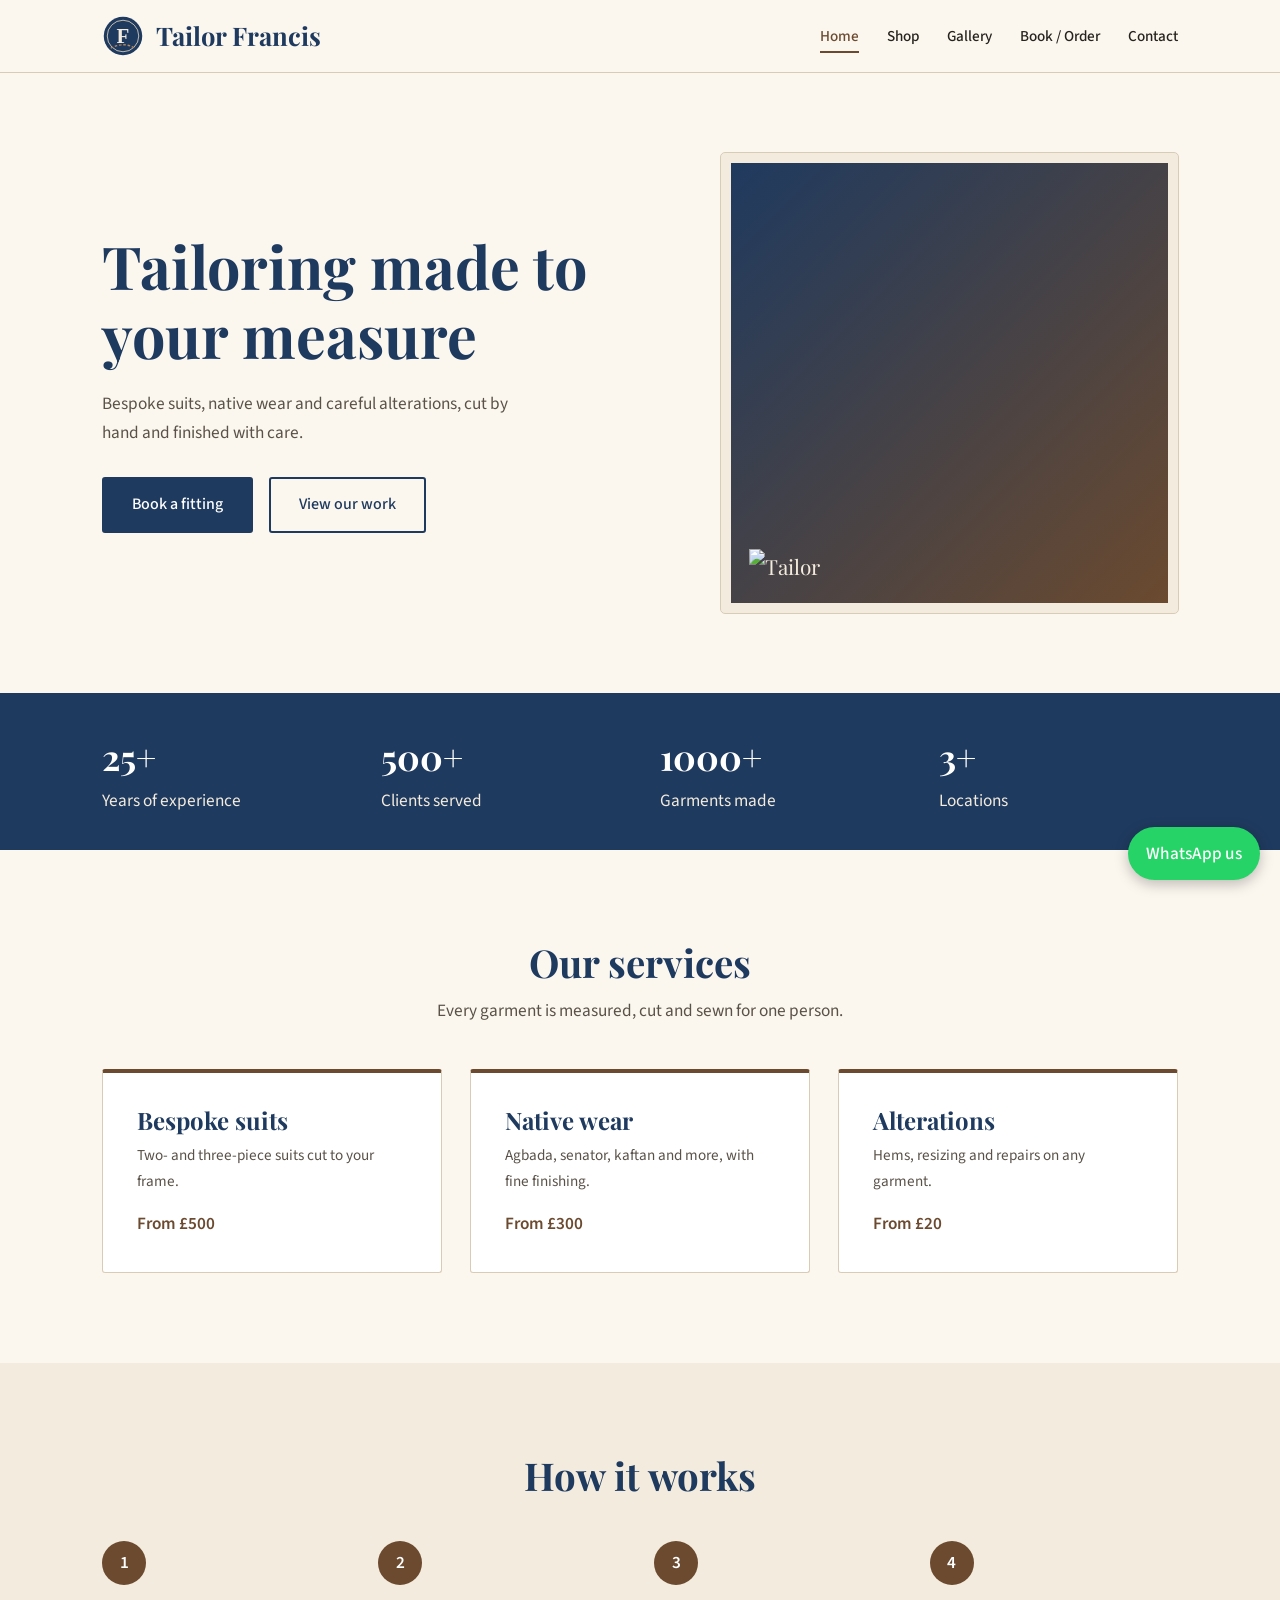
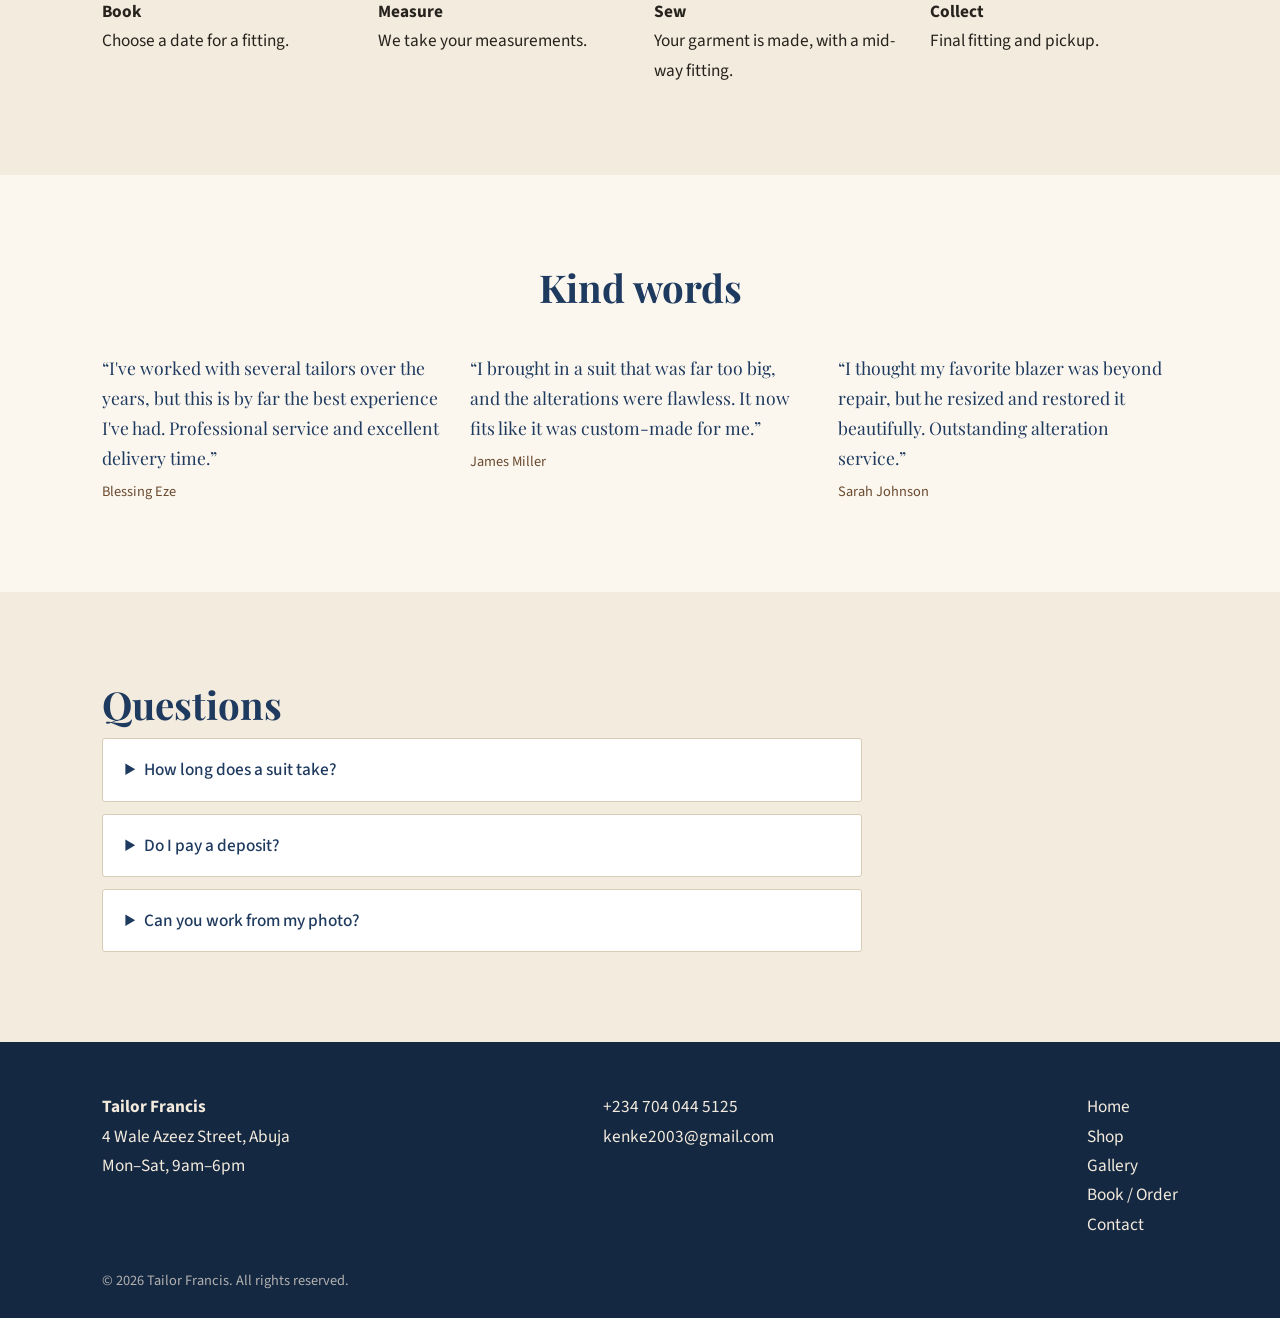
==== index.html @ 68a3c374 "Add files via upload" ====
<!DOCTYPE html>
<html lang="en">
    <head>
        <meta charset="UTF-8">
        <meta name="viewport" content="width=device-width,initial-scale=1">
        <title>Bespoke Tailoring in Abuja | Francis Tailoring</title>
        <meta name="description" content="Bespoke suits, native wear and alterations.">
        <link rel="stylesheet" href="style.css">
    </head>

    <body>
        <header id="site-header"></header>
        <main>
            <section class="hero">
                <div>
                    <h1>Tailoring made to your measure</h1>
                    <p>Bespoke suits, native wear and careful alterations, cut by hand and finished with care.</p>
                    <div class="hero-buttons">
                        <a href="book.html" class="btn">Book a fitting</a>
                        <a href="gallery.html" class="btn-outline">View our work</a>
                    </div>
                </div>
                <div class="ph" role="img" aria-label="Tailor at work">
                    <img src="img/Site1.jpg"
                    alt="Tailor">

                </div>
            </section>

            <section class="facts">
                <div><b data-n="25">0</b>Years of experience</div>
                <div><b data-n="500">0</b>Clients served</div>
                <div><b data-n="1000">0</b>Garments made</div>
                <div><b data-n="3">0</b>Locations</div>
            </section>

            <section class="section" id="services">
                <div class="center">
                    <h2>Our services</h2>
                    <p class="lead">Every garment is measured, cut and sewn for one person.</p>
                </div>
                <div class="grid">
                    <div class="card">
                        <h3>Bespoke suits</h3>
                        <p>Two- and three-piece suits cut to your frame.</p>
                        <span class="price">From £500</span>
                    </div>
                    <div class="card">
                        <h3>Native wear</h3>
                        <p>Agbada, senator, kaftan and more, with fine finishing.</p>
                        <span class="price">From £300</span>
                    </div>
                    <div class="card">
                        <h3>Alterations</h3>
                        <p>Hems, resizing and repairs on any garment.</p>
                        <span class="price">From £20</span>
                    </div>
                </div>
            </section>

            <section class="section alt" id="about">
                <div class="center">
                    <h2>How it works</h2>
                </div>
                <ol class="steps">
                    <li>
                        <b>Book</b>
                        <br>Choose a date for a fitting.
                    </li>
                    <li>
                        <b>Measure</b>
                        <br>We take your measurements.
                    </li>
                    <li>
                        <b>Sew</b>
                        <br>Your garment is made, with a mid-way fitting.
                    </li>
                    <li>
                        <b>Collect</b>
                        <br>Final fitting and pickup.
                    </li>
                </ol>
            </section>

            <section class="section">
                <div class="center">
                    <h2>Kind words</h2>
                </div>
                <div class="grid">
                    <p class="quote">“I've worked with several tailors over the years, but this is by far the best experience I've had. Professional service and excellent delivery time.”<small>Blessing Eze</small></p>
                    <p class="quote">“I brought in a suit that was far too big, and the alterations were flawless. It now fits like it was custom-made for me.”<small>James Miller</small></p>
                    <p class="quote">“I thought my favorite blazer was beyond repair, but he resized and restored it beautifully. Outstanding alteration service.”<small>Sarah Johnson</small></p>
                </div>
            </section>

            <section class="section alt">
                <h2>Questions</h2>
                <details>
                    <summary>How long does a suit take?</summary>
                    <p>Most custom suits take 4-6 weeks to complete, depending on the design, fabric availability, and fitting requirements. If you have a specific deadline, please let us know and we'll do our best to accommodate your schedule.</p>
                </details>
                <details>
                    <summary>Do I pay a deposit?</summary>
                    <p>Yes. We require a 50% deposit before work begins. This allows us to purchase materials and reserve production time. The remaining balance is due upon completion of your garment.</p>
                </details>
                <details>
                    <summary>Can you work from my photo?</summary>
                    <p>Absolutely. You can send us photos, inspiration images, or screenshots of a design you like. We'll use them as a reference and work with you to create a garment tailored to your measurements and preferences.</p>
                </details>
            </section>
        </main>
        <footer id="site-footer"></footer>
        <script src="script.js"></script>
        <script>
        document.querySelectorAll('[data-n]').forEach(e=>{const n=+e.dataset.n;let c=0;const t=setInterval(()=>{c=Math.min(n,c+Math.ceil(n/40));e.textContent=c+'+';if(c>=n)clearInterval(t)},30)})
        </script>
    </body>
</html>
---- style.css ----
@import url('https://fonts.googleapis.com/css2?family=Playfair+Display:wght@500;600;700&family=Source+Sans+3:wght@400;500;600&display=swap');
:root{--navy:#1f3a5f;--navy-d:#152842;--beige:#f3ebdd;--cream:#fbf7ef;--brown:#6b4a2f;--ink:#26221d;--line:#d9ccb6}
*{margin:0;padding:0;box-sizing:border-box}
html{scroll-behavior:smooth}
body{font-size:1.08rem;font-family:'Source Sans 3',Arial,sans-serif;background:var(--cream);color:var(--ink);line-height:1.7}
h1,h2,h3{font-family:'Playfair Display',Georgia,serif;color:var(--navy);line-height:1.15}
h1{font-size:clamp(2.3rem,5vw,3.7rem)}h2{font-size:clamp(1.8rem,3.5vw,2.4rem)}h3{font-size:1.5rem}
a{text-decoration:none;color:inherit}img{width:100%;display:block}
:focus-visible{outline:3px solid var(--brown);outline-offset:3px}
.wrap{padding:0 8%}.section{padding:90px 8%}.alt{background:var(--beige)}
.center{text-align:center}.lead{max-width:60ch;color:#5a5249}.center .lead{margin:12px auto 0}
/* header */
.navbar{position:sticky;top:0;z-index:50;display:flex;justify-content:space-between;align-items:center;padding:14px 8%;background:var(--cream);border-bottom:1px solid var(--line)}
.logo{display:flex;align-items:center;gap:12px;font-family:'Playfair Display',Georgia,serif;font-size:1.6rem;font-weight:700;color:var(--navy)}
.logo svg{width:42px;height:42px}
.nav-links{display:flex;gap:28px;list-style:none;align-items:center}
.nav-links a{font-weight:500;font-size:.95rem;padding:4px 0;border-bottom:2px solid transparent}
.nav-links a:hover,.nav-links a.active{border-color:var(--brown);color:var(--brown)}
.menu-btn{display:none;background:none;border:1px solid var(--navy);color:var(--navy);padding:6px 12px;border-radius:4px;font:inherit;cursor:pointer}
.btn,.btn-outline{display:inline-block;padding:12px 28px;border-radius:3px;font-weight:500;cursor:pointer;font-family:inherit;font-size:1rem;transition:background .25s,color .25s}
.btn{background:var(--navy);color:#fff;border:2px solid var(--navy)}.btn:hover{background:var(--navy-d)}
.btn-outline{border:2px solid var(--navy);color:var(--navy);background:none}.btn-outline:hover{background:var(--navy);color:#fff}
/* hero */
.hero{display:grid;grid-template-columns:1.1fr .9fr;gap:60px;align-items:center;padding:80px 8%}
.hero p{margin:20px 0 30px;max-width:48ch;color:#5a5249}
.hero-buttons{display:flex;gap:16px;flex-wrap:wrap}
.ph{background:linear-gradient(135deg,var(--navy),var(--brown));color:#f3ebdd;display:flex;align-items:flex-end;padding:18px;font-family:'Playfair Display',Georgia,serif;font-size:1.3rem;border-radius:4px;min-height:220px}
.hero .ph{min-height:460px;border:10px solid var(--beige);outline:1px solid var(--line)}
.facts{display:flex;flex-wrap:wrap;gap:40px;padding:34px 8%;background:var(--navy);color:var(--beige)}
.facts div{flex:1;min-width:150px}.facts b{font-family:'Playfair Display',Georgia,serif;font-size:2.2rem;display:block;color:#fff}
/* cards */
.grid{display:grid;grid-template-columns:repeat(3,1fr);gap:28px;margin-top:44px}
.card{background:#fff;padding:34px;border:1px solid var(--line);border-top:4px solid var(--brown);border-radius:3px}
.card h3{margin-bottom:8px}.card p{color:#5a5249;font-size:.95rem}.card .price{display:block;margin-top:14px;color:var(--brown);font-weight:600}
.steps{counter-reset:s;list-style:none;display:grid;grid-template-columns:repeat(4,1fr);gap:28px;margin-top:44px}
.steps li{counter-increment:s}.steps li::before{content:counter(s);display:grid;place-items:center;width:44px;height:44px;border-radius:50%;background:var(--brown);color:#fff;font-weight:600;margin-bottom:12px}
.quote{font-family:'Playfair Display',Georgia,serif;font-size:1.1rem;color:var(--navy)}.quote small{display:block;font:400 .9rem 'Source Sans 3';color:var(--brown);margin-top:8px}
details{background:#fff;border:1px solid var(--line);padding:16px 22px;margin-top:12px;border-radius:3px;max-width:760px}
summary{cursor:pointer;font-weight:500;color:var(--navy)}details p{margin-top:8px;color:#5a5249}
/* gallery */
.filters{display:flex;gap:10px;justify-content:center;flex-wrap:wrap;margin:30px 0}
.filters button{border:1px solid var(--navy);background:none;color:var(--navy);padding:8px 20px;border-radius:30px;font:inherit;cursor:pointer}
.filters button.on{background:var(--navy);color:#fff}
.gallery{display:grid;grid-template-columns:repeat(3,1fr);gap:20px}
.gallery .ph{min-height:300px;cursor:zoom-in;border:0}.gallery .ph.hide{display:none}
.lightbox{position:fixed;inset:0;background:rgba(21,40,66,.92);display:none;place-items:center;z-index:100;padding:30px}
.lightbox.open{display:grid}.lightbox .ph{width:min(700px,100%);min-height:60vh;font-size:2rem}
.lightbox button{position:absolute;top:20px;right:26px;font-size:2rem;background:none;border:0;color:#fff;cursor:pointer}
/* forms */
.form{background:#fff;border:1px solid var(--line);padding:36px;border-radius:3px;max-width:820px;margin:40px auto 0}
.form h3{margin:26px 0 12px;border-bottom:1px solid var(--line);padding-bottom:6px}.form h3:first-child{margin-top:0}
.row{display:grid;grid-template-columns:1fr 1fr;gap:16px}.row3{grid-template-columns:repeat(3,1fr)}
label{display:block;font-size:.88rem;font-weight:500;margin:12px 0 4px}
input,select,textarea{width:100%;padding:11px 13px;border:1px solid var(--line);border-radius:3px;font:inherit;background:var(--cream)}
input.bad,select.bad{border-color:#a33}
.err{color:#a33;font-size:.8rem;min-height:1em}.note{font-size:.85rem;color:#6b6258}
.toast{margin-top:20px;padding:14px;background:#e8f0e4;border:1px solid #9bb48f;border-radius:3px;display:none}.toast.show{display:block}
.contact-grid{display:grid;grid-template-columns:1fr 1fr;gap:50px}
.contact-grid p{margin-bottom:10px}
/* footer, float */
footer{background:var(--navy-d);color:var(--beige);padding:50px 8% 24px}
.foot{display:flex;justify-content:space-between;flex-wrap:wrap;gap:30px}footer a:hover{text-decoration:underline}footer small{display:block;margin-top:30px;opacity:.7}
.wa{position:fixed;right:20px;bottom:20px;background:#25d366;color:#fff;padding:12px 18px;border-radius:30px;font-weight:500;z-index:40;box-shadow:0 4px 14px rgba(0,0,0,.25)}
.top{position:fixed;left:20px;bottom:20px;width:42px;height:42px;border-radius:50%;border:0;background:var(--brown);color:#fff;cursor:pointer;display:none;z-index:40}
.page-head{padding:70px 8% 50px;background:var(--beige);text-align:center}
@media(max-width:900px){
.hero,.contact-grid{grid-template-columns:1fr}.hero .ph{min-height:300px}
.grid,.gallery{grid-template-columns:1fr 1fr}.steps{grid-template-columns:1fr 1fr}
.menu-btn{display:block}.nav-links{display:none;position:absolute;top:100%;left:0;right:0;flex-direction:column;background:var(--cream);padding:20px;border-bottom:1px solid var(--line)}
.nav-links.open{display:flex}}
@media(max-width:560px){.grid,.gallery,.steps,.row,.row3{grid-template-columns:1fr}}
@media(prefers-reduced-motion:reduce){*{transition:none!important;scroll-behavior:auto!important}}
/* shop */
.cats{display:flex;gap:10px;justify-content:center;flex-wrap:wrap;margin:0 0 34px}
.cats button{border:1px solid var(--navy);background:none;color:var(--navy);padding:8px 20px;border-radius:30px;font:inherit;cursor:pointer}
.cats button.on{background:var(--navy);color:#fff}
.shop-grid{display:grid;grid-template-columns:repeat(4,1fr);gap:24px}
.product{background:#fff;border:1px solid var(--line);border-radius:3px;display:flex;flex-direction:column}
.product .ph{min-height:260px;border-radius:3px 3px 0 0;font-size:1rem}
.product .info{padding:16px;display:flex;flex-direction:column;gap:8px;flex:1}
.product h3{font-size:1.15rem}.product .price{color:var(--brown);font-weight:600}
.product select{padding:8px}.product .btn{margin-top:auto;padding:10px;font-size:.95rem}
.cart-btn{position:fixed;right:20px;bottom:76px;z-index:60;background:var(--brown);color:#fff;border:0;padding:12px 18px;border-radius:30px;cursor:pointer;font:inherit;font-weight:600;box-shadow:0 4px 14px rgba(0,0,0,.25)}
.drawer{position:fixed;top:0;right:0;bottom:0;width:min(400px,100%);background:var(--cream);z-index:90;padding:24px;overflow:auto;transform:translateX(100%);transition:transform .3s;box-shadow:-6px 0 24px rgba(0,0,0,.2)}
.drawer.open{transform:none}
.drawer .close{float:right;background:none;border:0;font-size:1.8rem;cursor:pointer}
.ci{display:flex;justify-content:space-between;gap:10px;padding:12px 0;border-bottom:1px solid var(--line);font-size:.95rem}
.ci button{border:1px solid var(--line);background:#fff;width:26px;height:26px;cursor:pointer;border-radius:3px}
.total{display:flex;justify-content:space-between;font-weight:600;font-size:1.2rem;margin:16px 0}
@media(max-width:900px){.shop-grid{grid-template-columns:1fr 1fr}}
@media(max-width:560px){.shop-grid{grid-template-columns:1fr}}
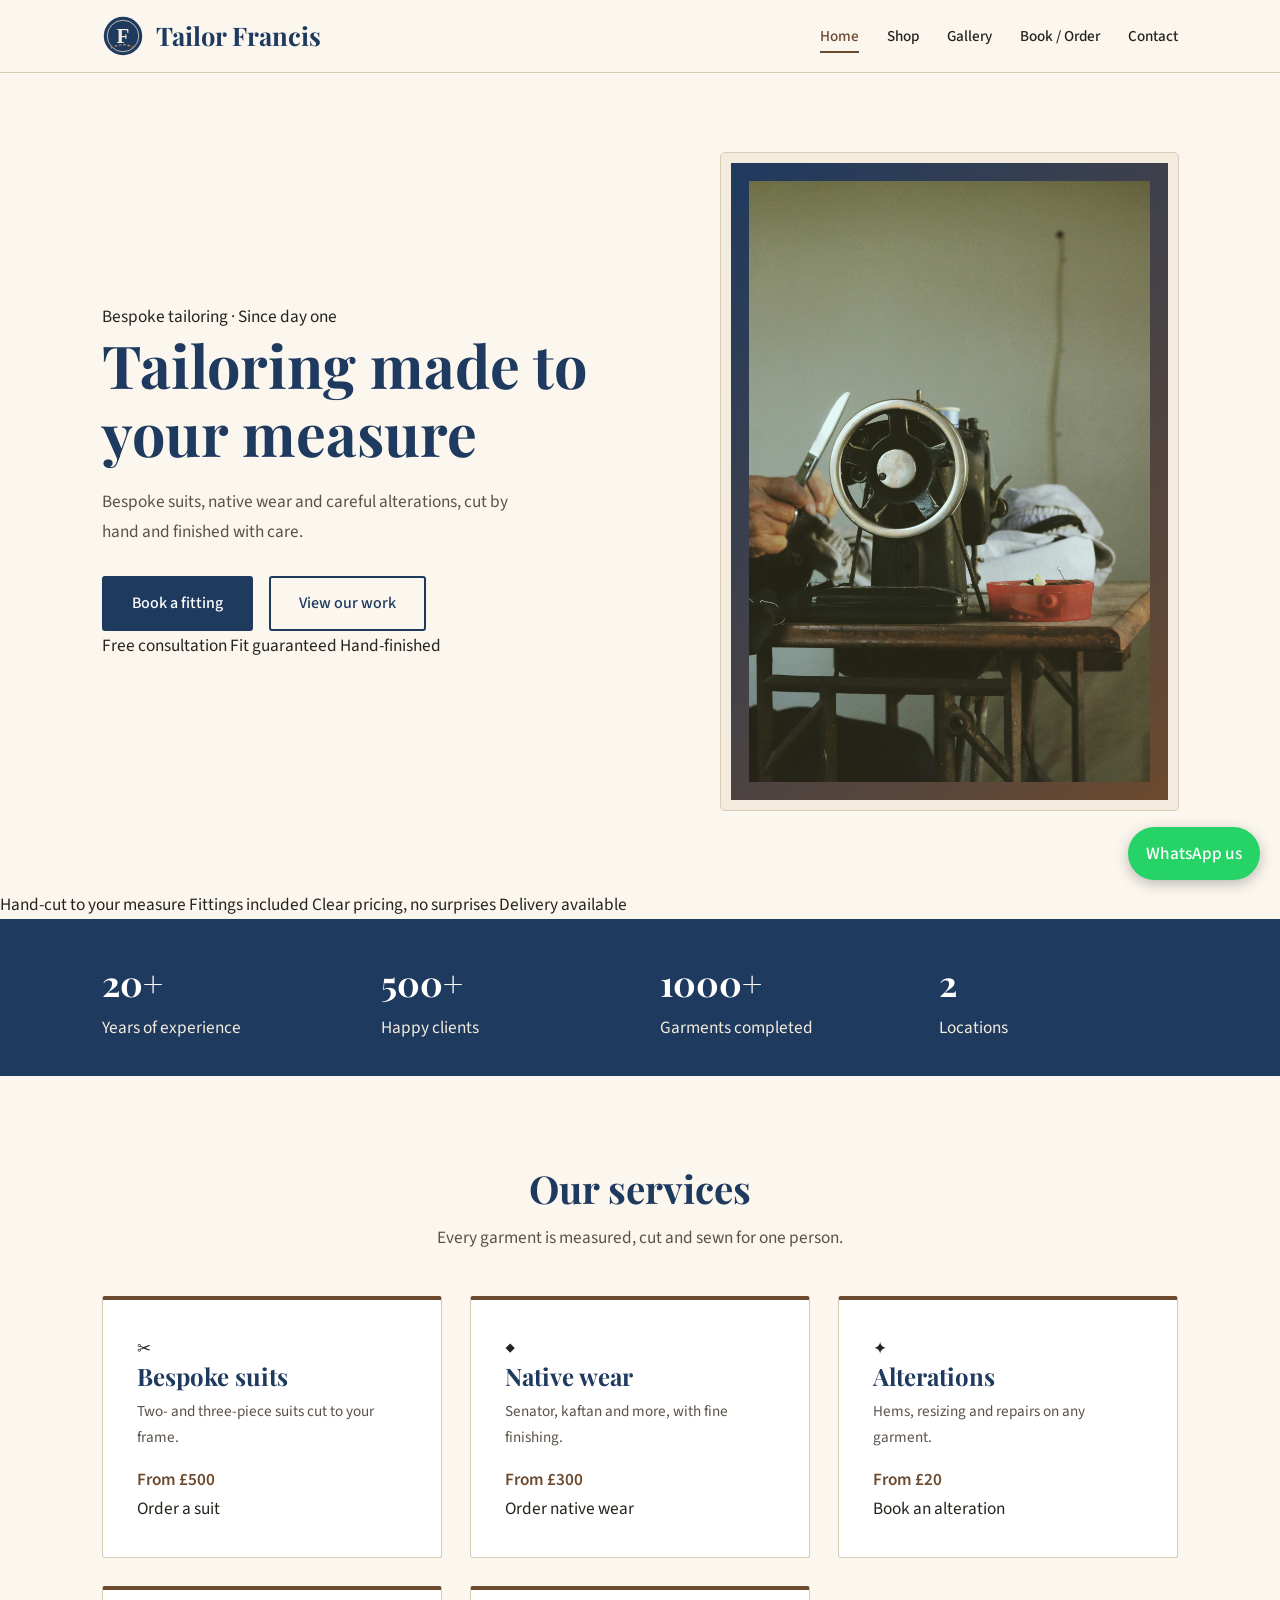
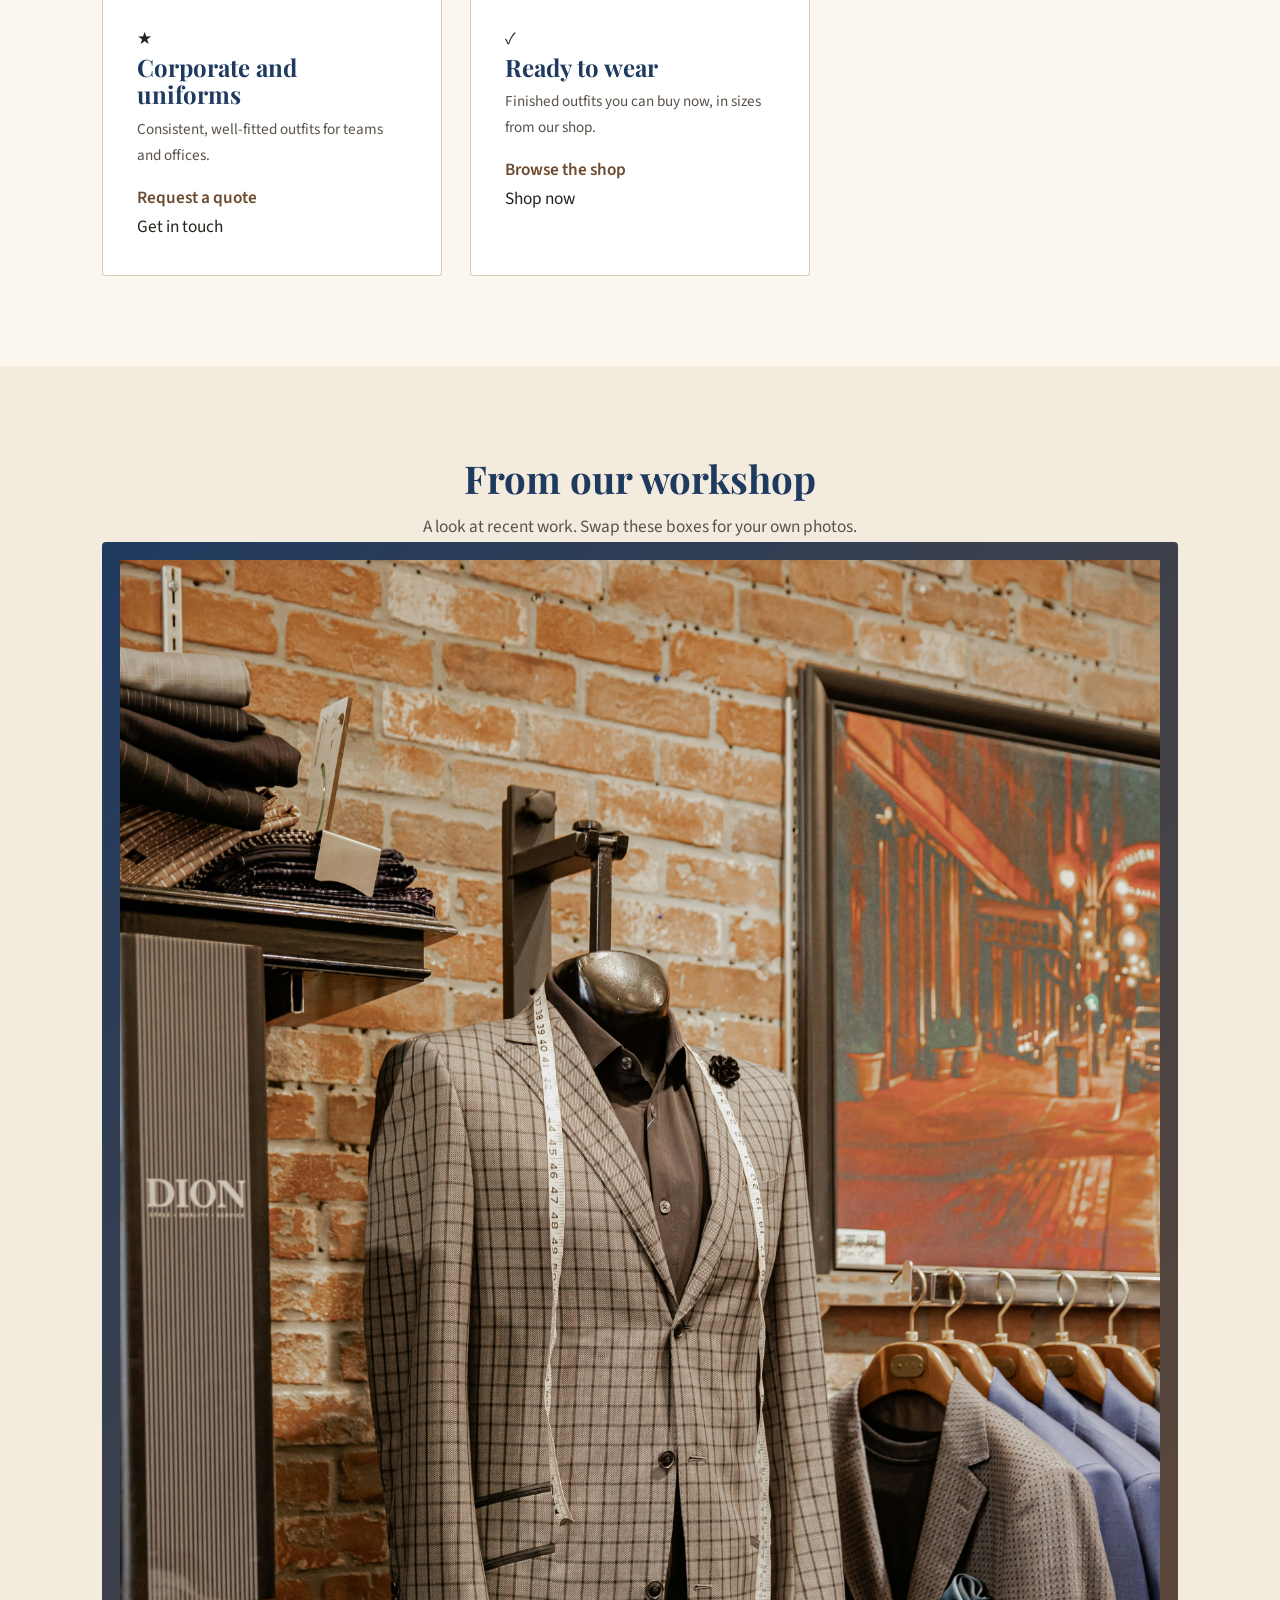
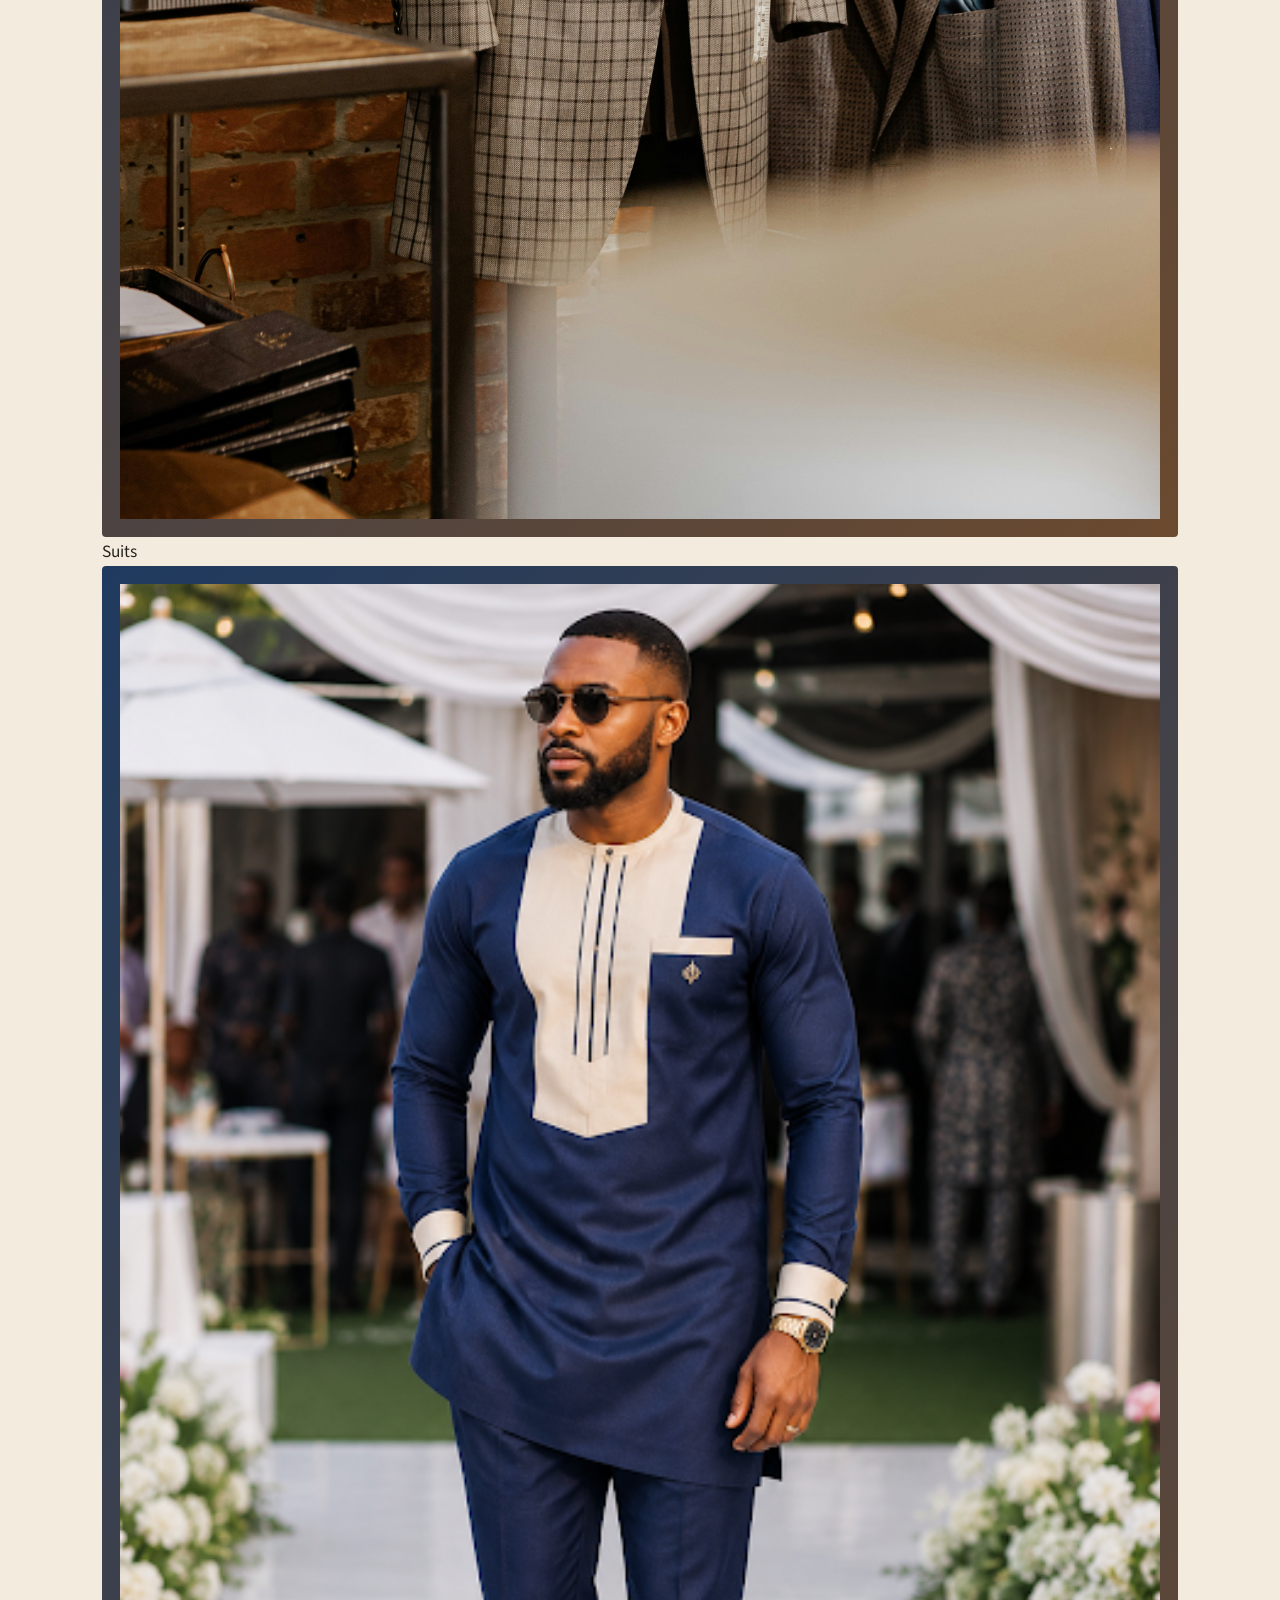
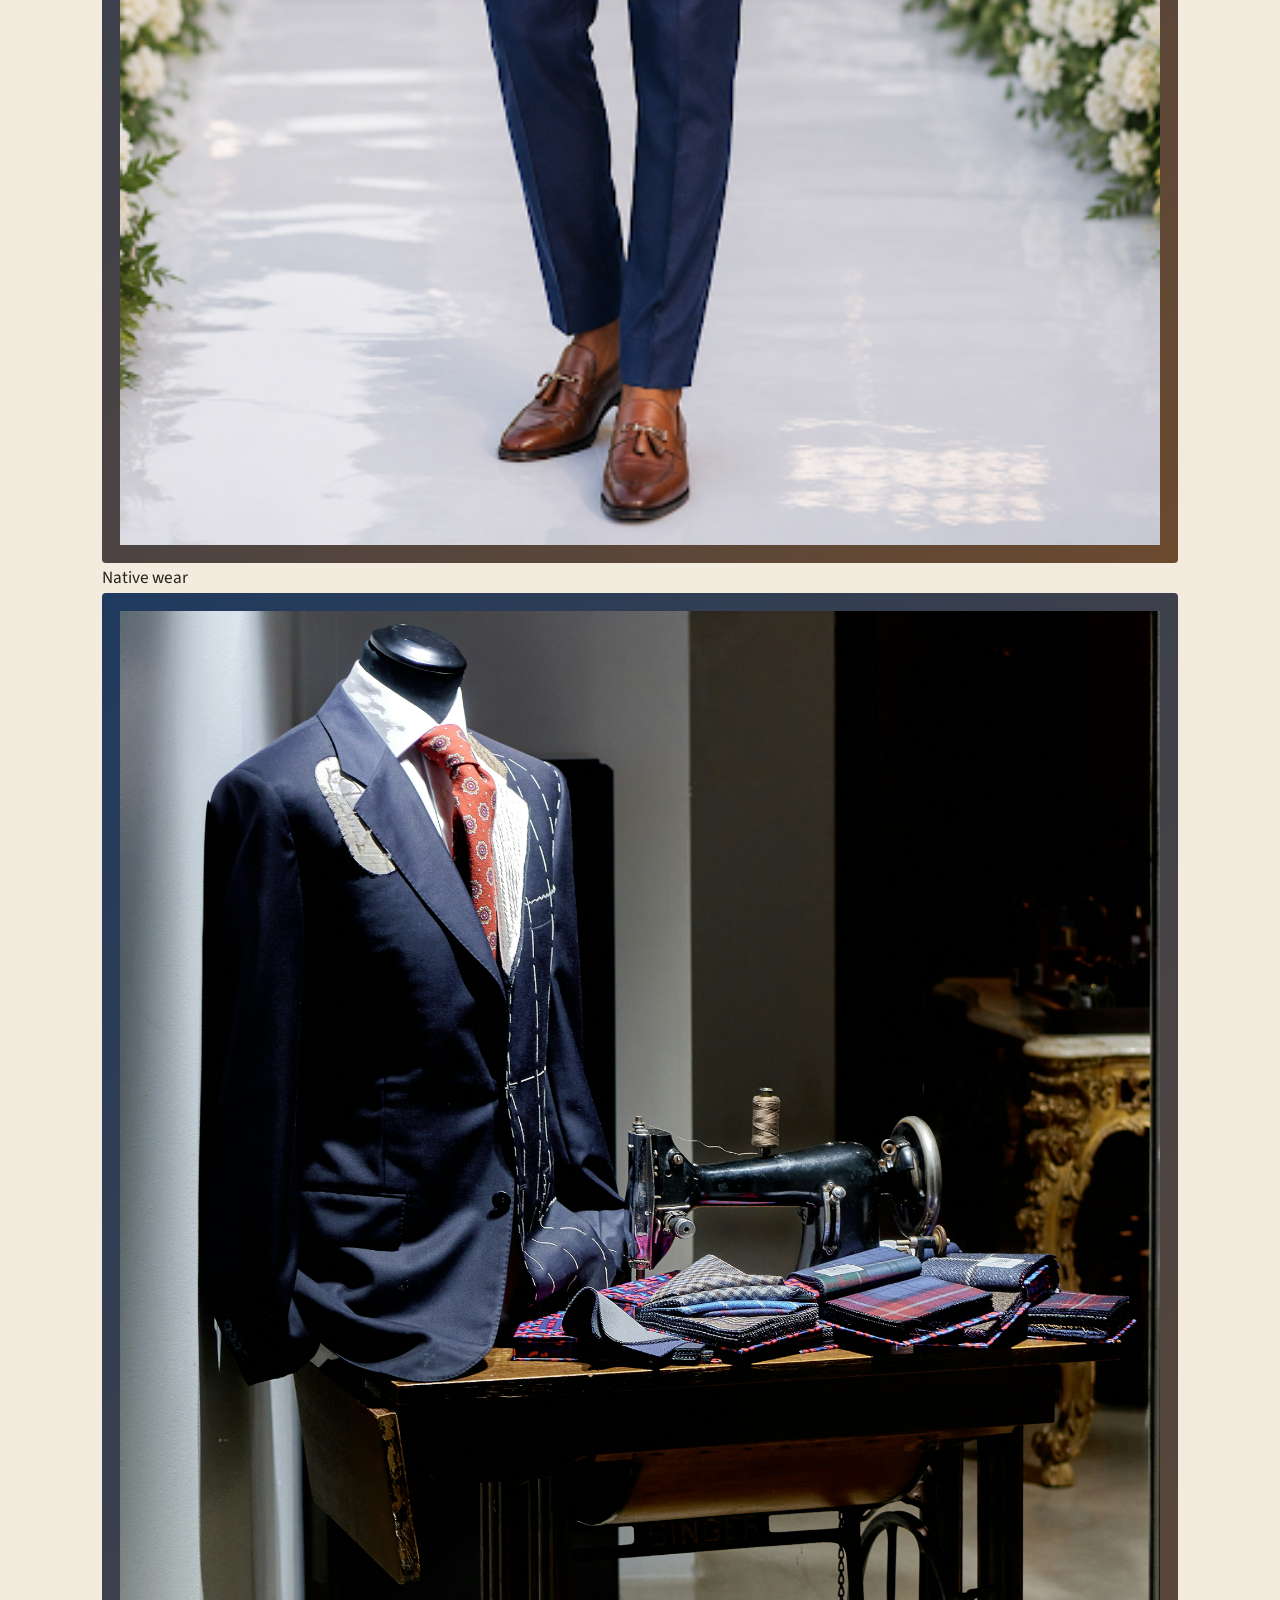
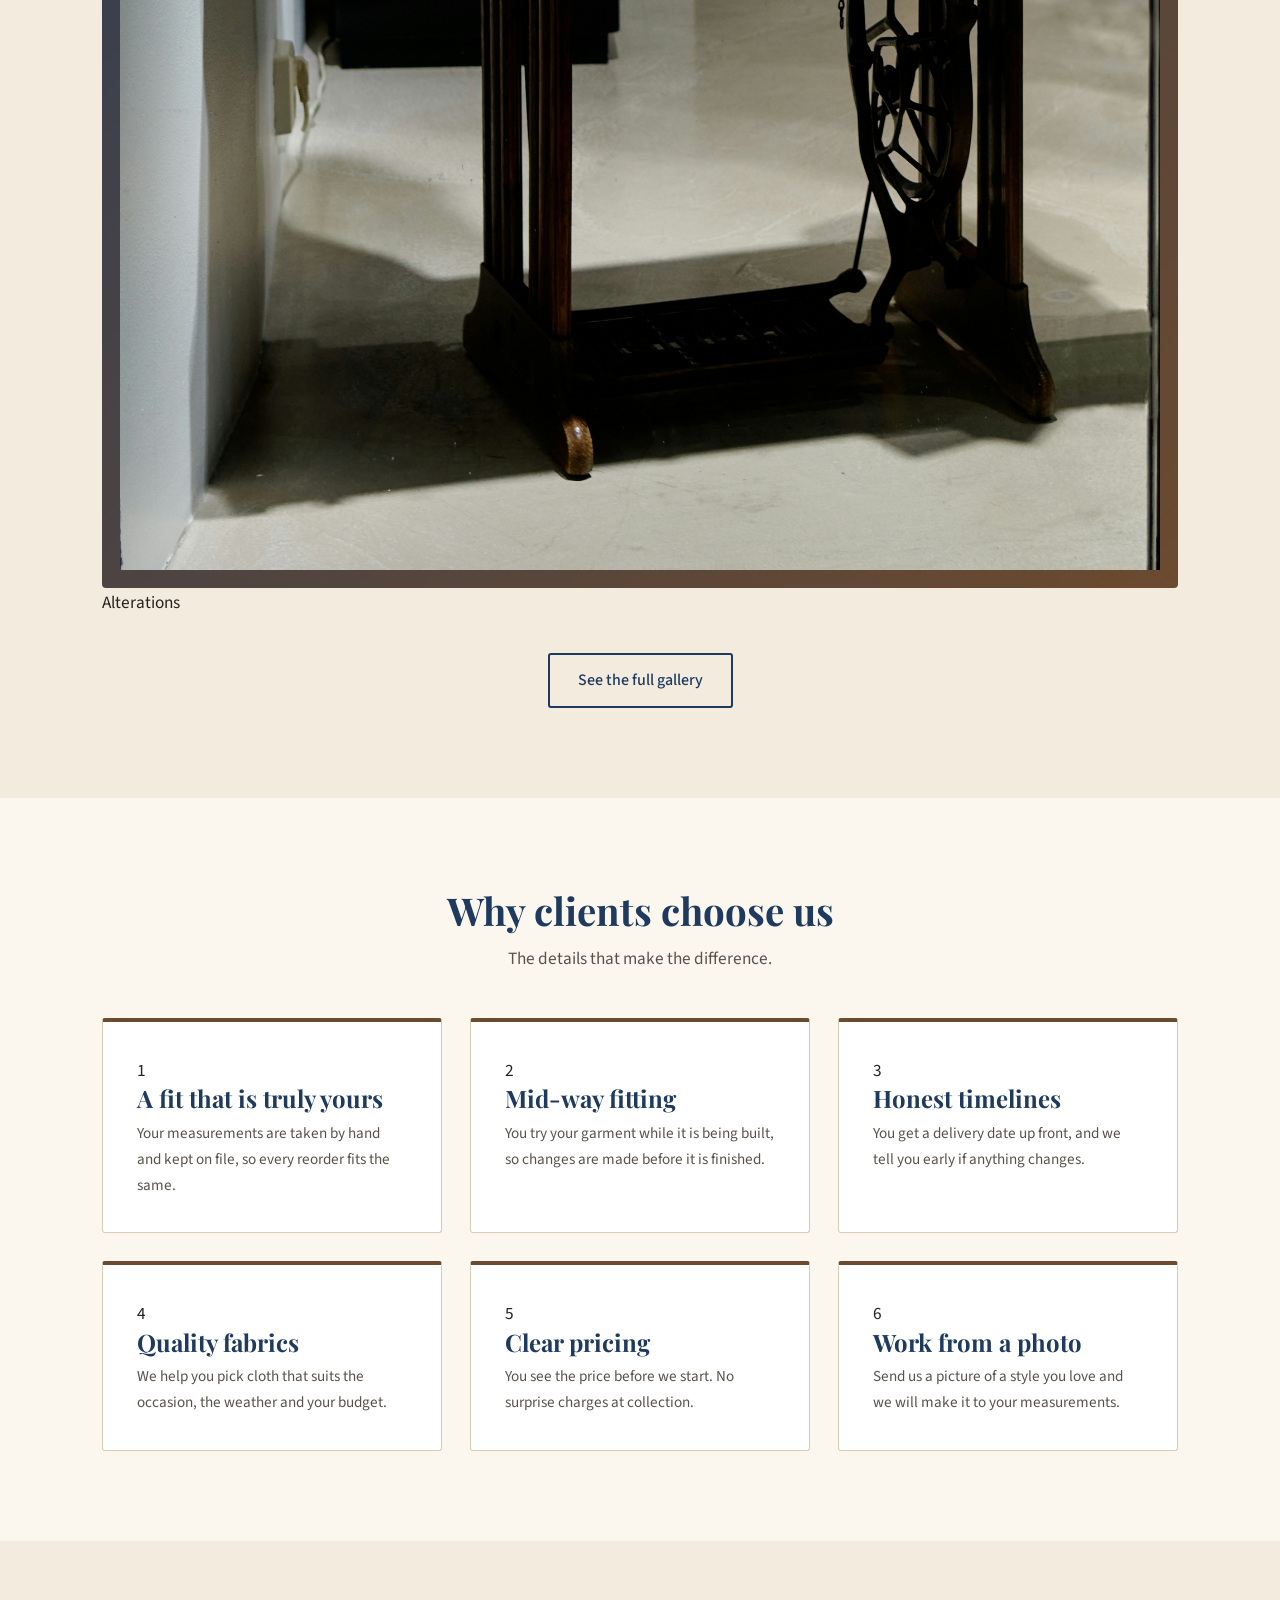
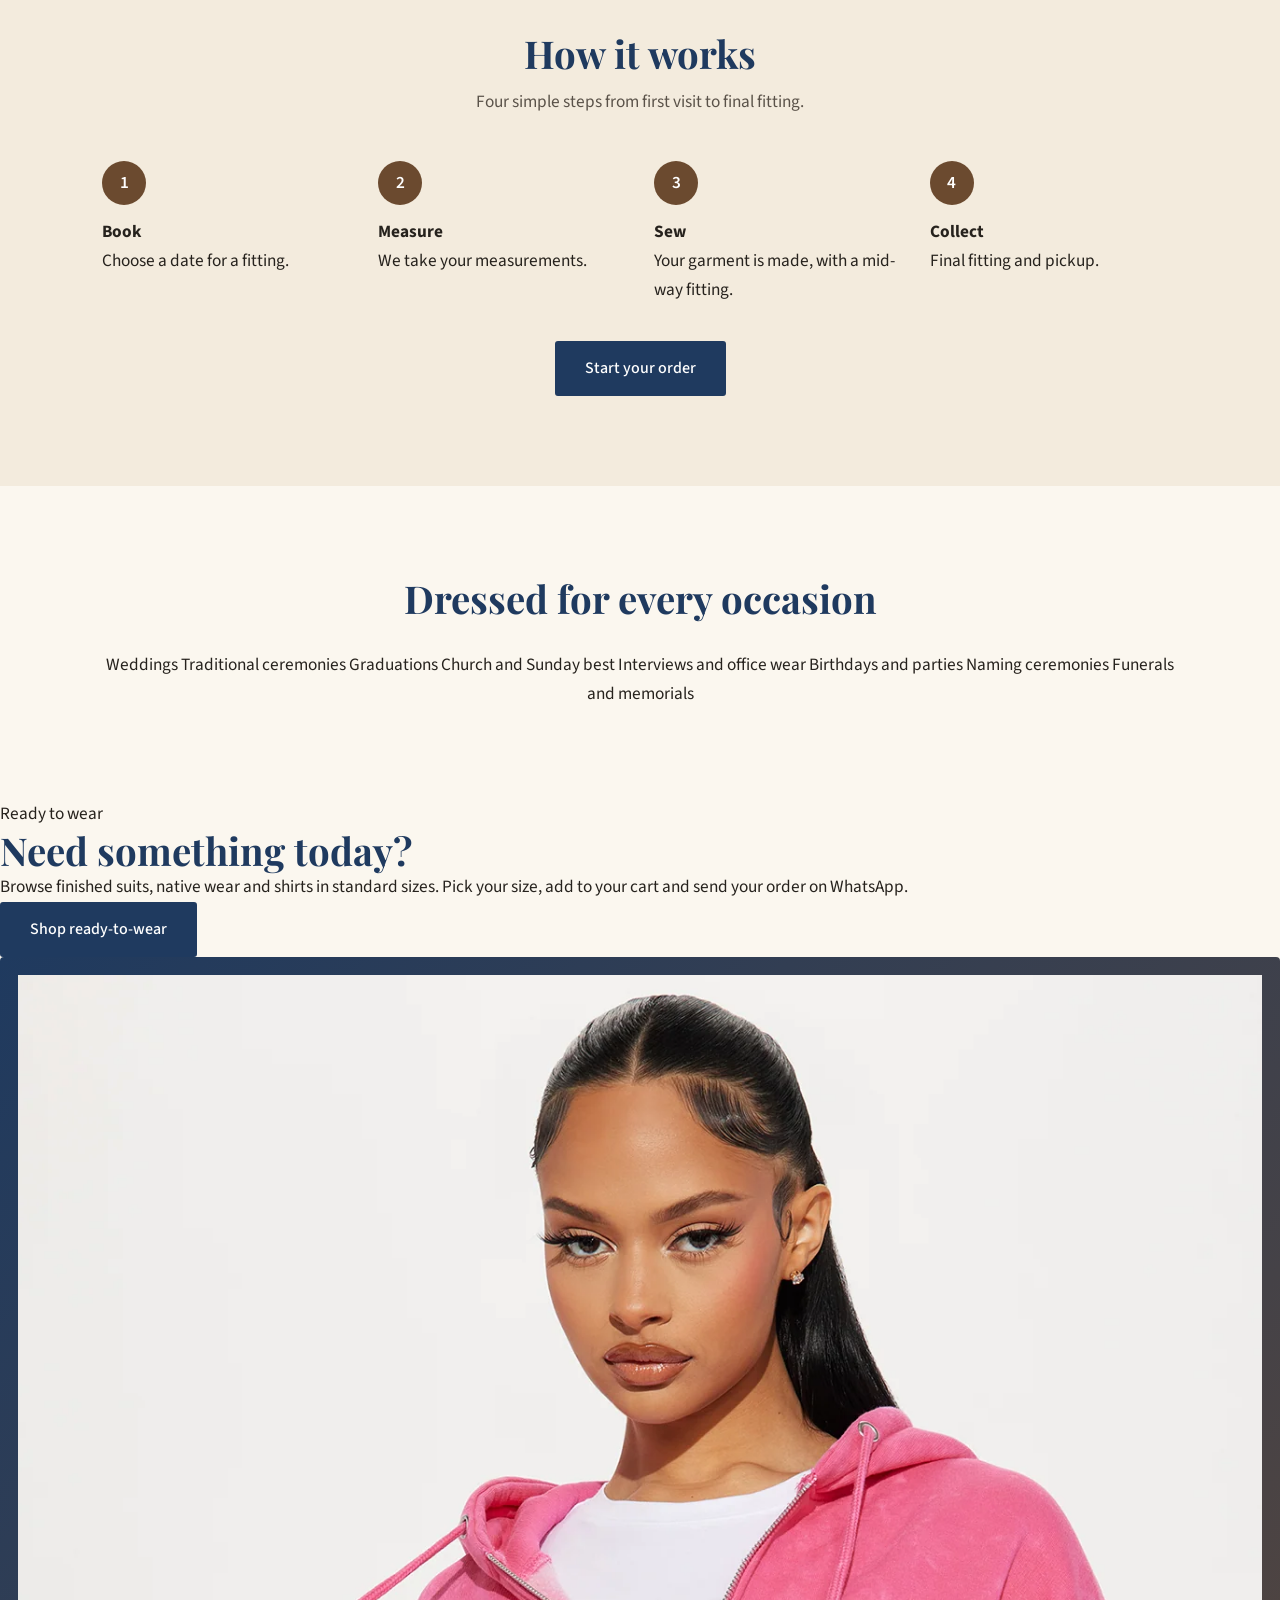
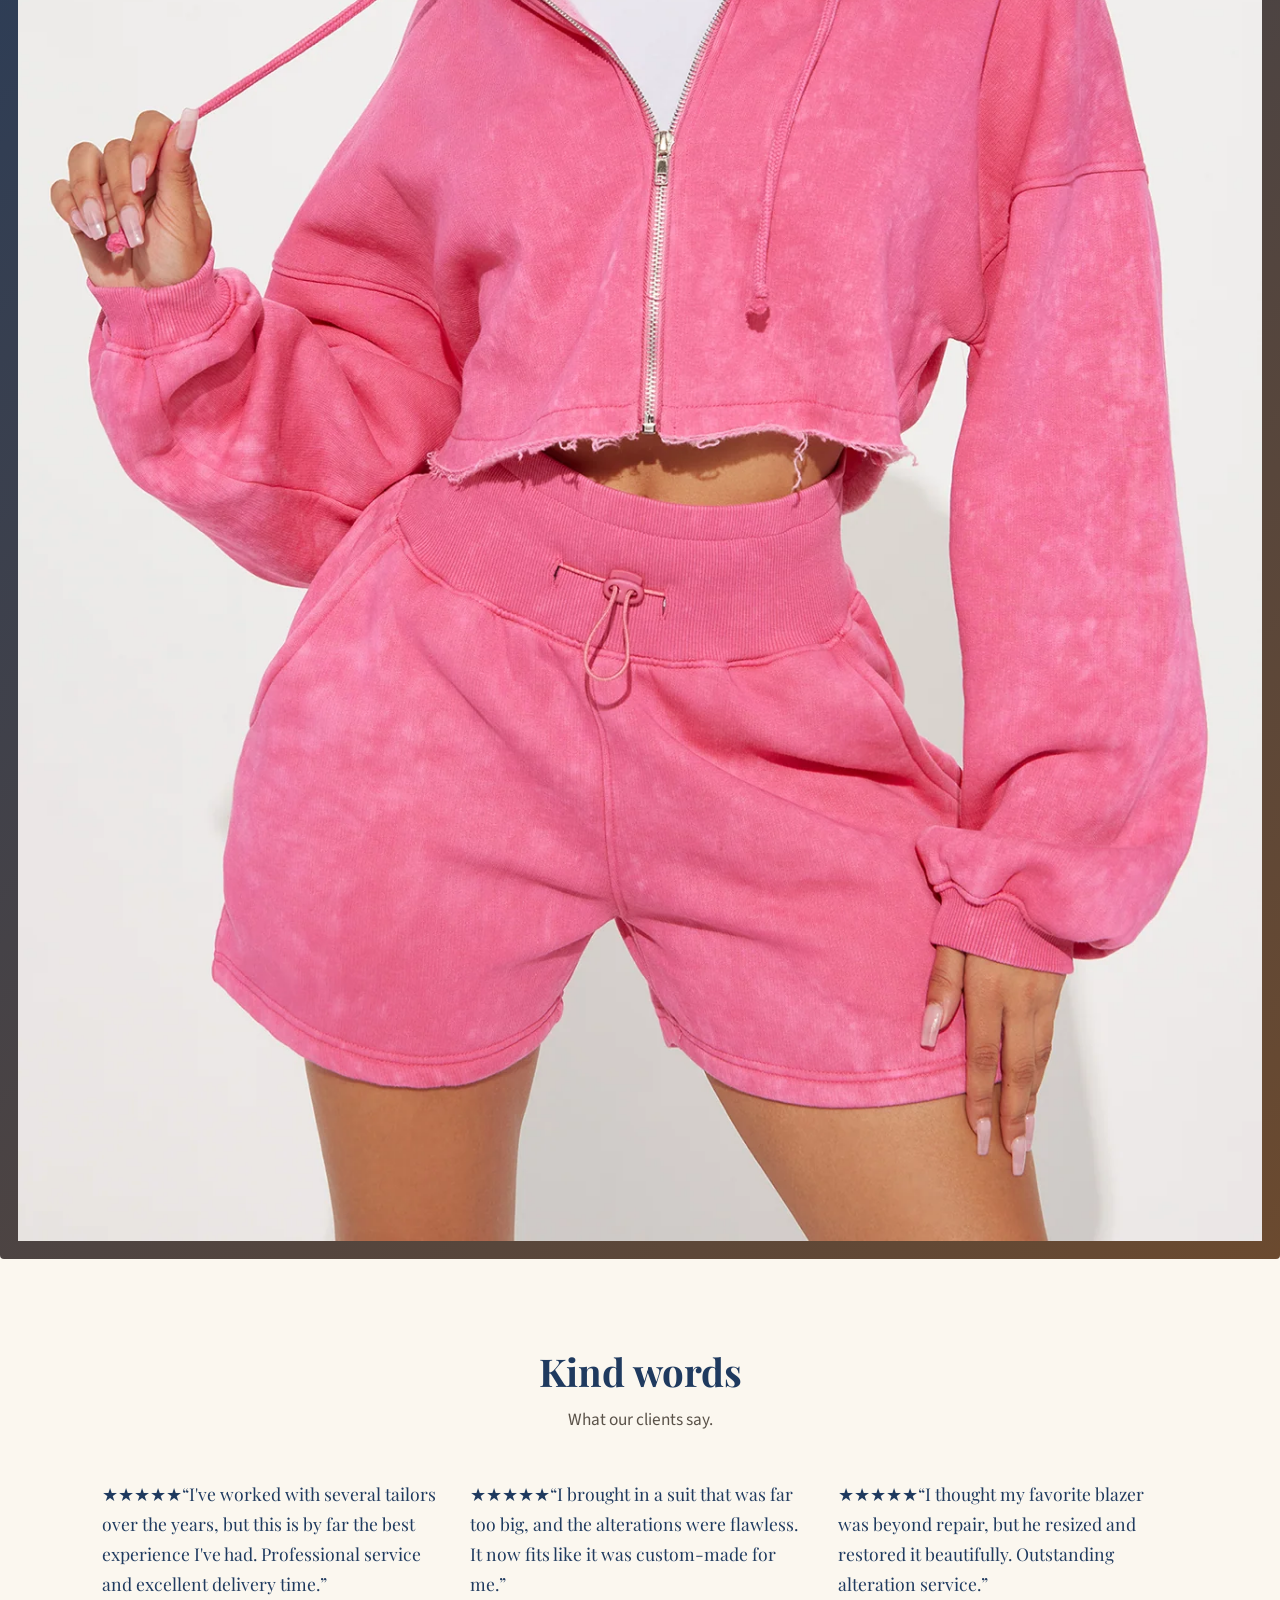
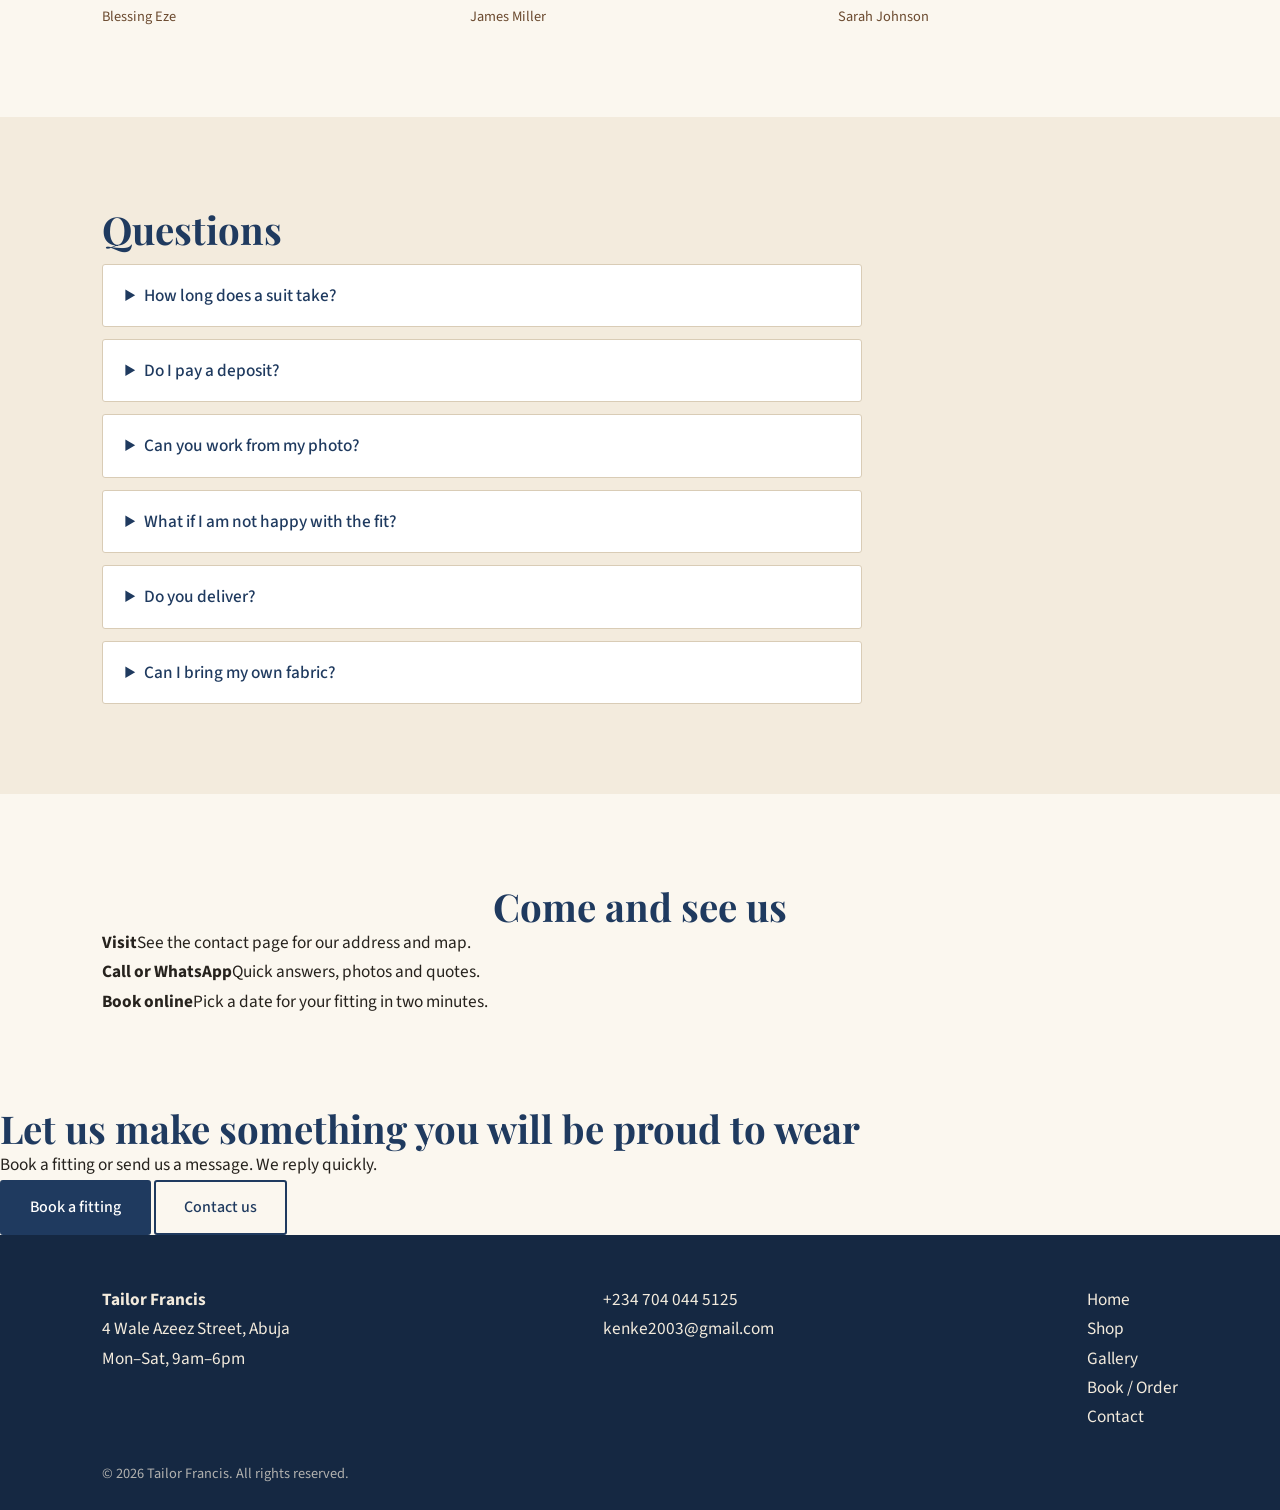
==== commit ec625038: "Revamp index.html with new layout and content Updated content and structure of the homepage to enhan" ====
--- a/index.html
+++ b/index.html
@@ -4,34 +4,45 @@
         <meta charset="UTF-8">
         <meta name="viewport" content="width=device-width,initial-scale=1">
         <title>Bespoke Tailoring in Abuja | Francis Tailoring</title>
-        <meta name="description" content="Bespoke suits, native wear and alterations.">
+        <meta name="description" content="Bespoke suits, native wear, alterations and ready-to-wear outfits, made to measure.">
         <link rel="stylesheet" href="style.css">
     </head>
-
     <body>
         <header id="site-header"></header>
         <main>
             <section class="hero">
                 <div>
+                    <span class="tag">Bespoke tailoring · Since day one</span>
                     <h1>Tailoring made to your measure</h1>
                     <p>Bespoke suits, native wear and careful alterations, cut by hand and finished with care.</p>
                     <div class="hero-buttons">
                         <a href="book.html" class="btn">Book a fitting</a>
                         <a href="gallery.html" class="btn-outline">View our work</a>
                     </div>
-                </div>
+                    <div class="hero-note">
+                        <span>Free consultation</span>
+                        <span>Fit guaranteed</span>
+                        <span>Hand-finished</span>
+                    </div>
+                </div>
+
                 <div class="ph" role="img" aria-label="Tailor at work">
-                    <img src="img/Site1.jpg"
-                    alt="Tailor">
-
-                </div>
-            </section>
+                    <img src="Site1.jpg" alt="Tailor at work">
+                </div>
+            </section>
+
+            <div class="trust">
+                <span>Hand-cut to your measure</span>
+                <span>Fittings included</span>
+                <span>Clear pricing, no surprises</span>
+                <span>Delivery available</span>
+            </div>
 
             <section class="facts">
-                <div><b data-n="25">0</b>Years of experience</div>
-                <div><b data-n="500">0</b>Clients served</div>
-                <div><b data-n="1000">0</b>Garments made</div>
-                <div><b data-n="3">0</b>Locations</div>
+                <div><b>20+</b>Years of experience</div>
+                <div><b>500+</b>Happy clients</div>
+                <div><b>1000+</b>Garments completed</div>
+                <div><b>2</b>Locations</div>
             </section>
 
             <section class="section" id="services">
@@ -41,19 +52,102 @@
                 </div>
                 <div class="grid">
                     <div class="card">
+                        <div class="ic">✂</div>
                         <h3>Bespoke suits</h3>
                         <p>Two- and three-piece suits cut to your frame.</p>
                         <span class="price">From £500</span>
-                    </div>
-                    <div class="card">
+                        <a class="more" href="book.html">Order a suit</a>
+                    </div>
+                    <div class="card">
+                        <div class="ic">◆</div>
                         <h3>Native wear</h3>
-                        <p>Agbada, senator, kaftan and more, with fine finishing.</p>
+                        <p>Senator, kaftan and more, with fine finishing.</p>
                         <span class="price">From £300</span>
-                    </div>
-                    <div class="card">
+                        <a class="more" href="book.html">Order native wear</a>
+                    </div>
+                    <div class="card">
+                        <div class="ic">✦</div>
                         <h3>Alterations</h3>
                         <p>Hems, resizing and repairs on any garment.</p>
                         <span class="price">From £20</span>
+                        <a class="more" href="book.html">Book an alteration</a>
+                    </div>
+                    <div class="card">
+                        <div class="ic">★</div>
+                        <h3>Corporate and uniforms</h3>
+                        <p>Consistent, well-fitted outfits for teams and offices.</p>
+                        <span class="price">Request a quote</span>
+                        <a class="more" href="contact.html">Get in touch</a>
+                    </div>
+                    <div class="card">
+                        <div class="ic">✓</div>
+                        <h3>Ready to wear</h3>
+                        <p>Finished outfits you can buy now, in sizes from our shop.</p>
+                        <span class="price">Browse the shop</span>
+                        <a class="more" href="shop.html">Shop now</a>
+                    </div>
+                </div>
+            </section>
+
+            <section class="section alt">
+                <div class="center">
+                    <h2>From our workshop</h2>
+                    <p class="lead">A look at recent work. Swap these boxes for your own photos.</p>
+                </div>
+                <div class="look">
+                    <a href="gallery.html">
+                        <img src="suit3.jpg" alt="Tailor at work" class="ph">
+                        <span>Suits</span>
+                    </a>
+                    <a href="gallery.html">
+                        <img src="senator3.webp" alt="Tailor at work" class="ph">
+                        <span>Native wear</span>
+                    </a>
+                    <a href="gallery.html">
+                        <img src="suit2.jpg" alt="Tailor at work" class="ph">
+                        <span>Alterations</span>
+                    </a>
+                </div>
+                <p class="center" style="margin-top:36px">
+                    <a href="gallery.html" class="btn-outline">See the full gallery</a>
+                </p>
+            </section>
+
+            <section class="section">
+                <div class="center">
+                    <h2>Why clients choose us</h2>
+                    <p class="lead">The details that make the difference.</p>
+                </div>
+                <div class="grid">
+                    <div class="card">
+                        <div class="ic">1</div>
+                        <h3>A fit that is truly yours</h3>
+                        <p>Your measurements are taken by hand and kept on file, so every reorder fits the same.</p>
+                    </div>
+                    <div class="card">
+                        <div class="ic">2</div>
+                        <h3>Mid-way fitting</h3>
+                        <p>You try your garment while it is being built, so changes are made before it is finished.</p>
+                    </div>
+                    <div class="card">
+                        <div class="ic">3</div>
+                        <h3>Honest timelines</h3>
+                        <p>You get a delivery date up front, and we tell you early if anything changes.</p>
+                    </div>
+                    <div class="card">
+                        <div class="ic">4</div>
+                        <h3>Quality fabrics</h3>
+                        <p>We help you pick cloth that suits the occasion, the weather and your budget.</p>
+                    </div>
+                    <div class="card">
+                        <div class="ic">5</div>
+                        <h3>Clear pricing</h3>
+                        <p>You see the price before we start. No surprise charges at collection.</p>
+                    </div>
+                    <div class="card">
+                        <div class="ic">6</div>
+                        <h3>Work from a photo</h3>
+                        <p>Send us a picture of a style you love and we will make it to your measurements.</p>
                     </div>
                 </div>
             </section>
@@ -61,35 +155,54 @@
             <section class="section alt" id="about">
                 <div class="center">
                     <h2>How it works</h2>
+                    <p class="lead">Four simple steps from first visit to final fitting.</p>
                 </div>
                 <ol class="steps">
-                    <li>
-                        <b>Book</b>
-                        <br>Choose a date for a fitting.
-                    </li>
-                    <li>
-                        <b>Measure</b>
-                        <br>We take your measurements.
-                    </li>
-                    <li>
-                        <b>Sew</b>
-                        <br>Your garment is made, with a mid-way fitting.
-                    </li>
-                    <li>
-                        <b>Collect</b>
-                        <br>Final fitting and pickup.
-                    </li>
+                    <li><b>Book</b><br>Choose a date for a fitting.</li>
+                    <li><b>Measure</b><br>We take your measurements.</li>
+                    <li><b>Sew</b><br>Your garment is made, with a mid-way fitting.</li>
+                    <li><b>Collect</b><br>Final fitting and pickup.</li>
                 </ol>
+                <p class="center" style="margin-top:36px">
+                    <a href="book.html" class="btn">Start your order</a>
+                </p>
+            </section>
+
+            <section class="section">
+                <div class="center">
+                    <h2>Dressed for every occasion</h2>
+                </div>
+                <p class="center" style="margin-top:30px">
+                    <span class="pill">Weddings</span>
+                    <span class="pill">Traditional ceremonies</span>
+                    <span class="pill">Graduations</span>
+                    <span class="pill">Church and Sunday best</span>
+                    <span class="pill">Interviews and office wear</span>
+                    <span class="pill">Birthdays and parties</span>
+                    <span class="pill">Naming ceremonies</span>
+                    <span class="pill">Funerals and memorials</span>
+                </p>
+            </section>
+
+            <section class="promo">
+                <div>
+                    <span class="tag" style="color:var(--gold)">Ready to wear</span>
+                    <h2>Need something today?</h2>
+                    <p>Browse finished suits, native wear and shirts in standard sizes. Pick your size, add to your cart and send your order on WhatsApp.</p>
+                    <a href="shop.html" class="btn">Shop ready-to-wear</a>
+                </div>
+                <div class="ph" role="img" aria-label="Ready to wear"><img src="r2w.webp" alt="Tailor at work"></div>
             </section>
 
             <section class="section">
                 <div class="center">
                     <h2>Kind words</h2>
+                    <p class="lead">What our clients say.</p>
                 </div>
                 <div class="grid">
-                    <p class="quote">“I've worked with several tailors over the years, but this is by far the best experience I've had. Professional service and excellent delivery time.”<small>Blessing Eze</small></p>
-                    <p class="quote">“I brought in a suit that was far too big, and the alterations were flawless. It now fits like it was custom-made for me.”<small>James Miller</small></p>
-                    <p class="quote">“I thought my favorite blazer was beyond repair, but he resized and restored it beautifully. Outstanding alteration service.”<small>Sarah Johnson</small></p>
+                    <p class="quote"><span class="stars">★★★★★</span>“I've worked with several tailors over the years, but this is by far the best experience I've had. Professional service and excellent delivery time.”<small>Blessing Eze</small></p>
+                    <p class="quote"><span class="stars">★★★★★</span>“I brought in a suit that was far too big, and the alterations were flawless. It now fits like it was custom-made for me.”<small>James Miller</small></p>
+                    <p class="quote"><span class="stars">★★★★★</span>“I thought my favorite blazer was beyond repair, but he resized and restored it beautifully. Outstanding alteration service.”<small>Sarah Johnson</small></p>
                 </div>
             </section>
 
@@ -107,12 +220,45 @@
                     <summary>Can you work from my photo?</summary>
                     <p>Absolutely. You can send us photos, inspiration images, or screenshots of a design you like. We'll use them as a reference and work with you to create a garment tailored to your measurements and preferences.</p>
                 </details>
+                <details>
+                    <summary>What if I am not happy with the fit?</summary>
+                    <p>You approve the fit at the final fitting. If something is not right, we adjust it until it is.</p>
+                </details>
+                <details>
+                    <summary>Do you deliver?</summary>
+                    <p>We pickup and deliver within our service area. Delivery terms would be discussed during the consultation.</p>
+                </details>
+                <details>
+                    <summary>Can I bring my own fabric?</summary>
+                    <p>Yes. We will tell you honestly whether it suits the style you want.</p>
+                </details>
+            </section>
+
+            <section class="section">
+                <div class="center">
+                    <h2>Come and see us</h2>
+                </div>
+                <div class="visit">
+                    <div><b>Visit</b>See the contact page for our address and map.</div>
+                    <div><b>Call or WhatsApp</b>Quick answers, photos and quotes.</div>
+                    <div><b>Book online</b>Pick a date for your fitting in two minutes.</div>
+                </div>
+            </section>
+
+            <section class="cta">
+                <h2>Let us make something you will be proud to wear</h2>
+                <p>Book a fitting or send us a message. We reply quickly.</p>
+                <a href="book.html" class="btn">Book a fitting</a>
+                <a href="contact.html" class="btn-outline">Contact us</a>
             </section>
         </main>
+
         <footer id="site-footer"></footer>
         <script src="script.js"></script>
         <script>
-        document.querySelectorAll('[data-n]').forEach(e=>{const n=+e.dataset.n;let c=0;const t=setInterval(()=>{c=Math.min(n,c+Math.ceil(n/40));e.textContent=c+'+';if(c>=n)clearInterval(t)},30)})
+            document.querySelectorAll('[data-n]').forEach(e=>
+            {const n=+e.dataset.n;let c=0;const t=setInterval(()=>{c=Math.min(n,c+Math.ceil(n/40));
+            e.textContent=c+'+';if(c>=n)clearInterval(t)},30)})
         </script>
     </body>
-</html>+</html>
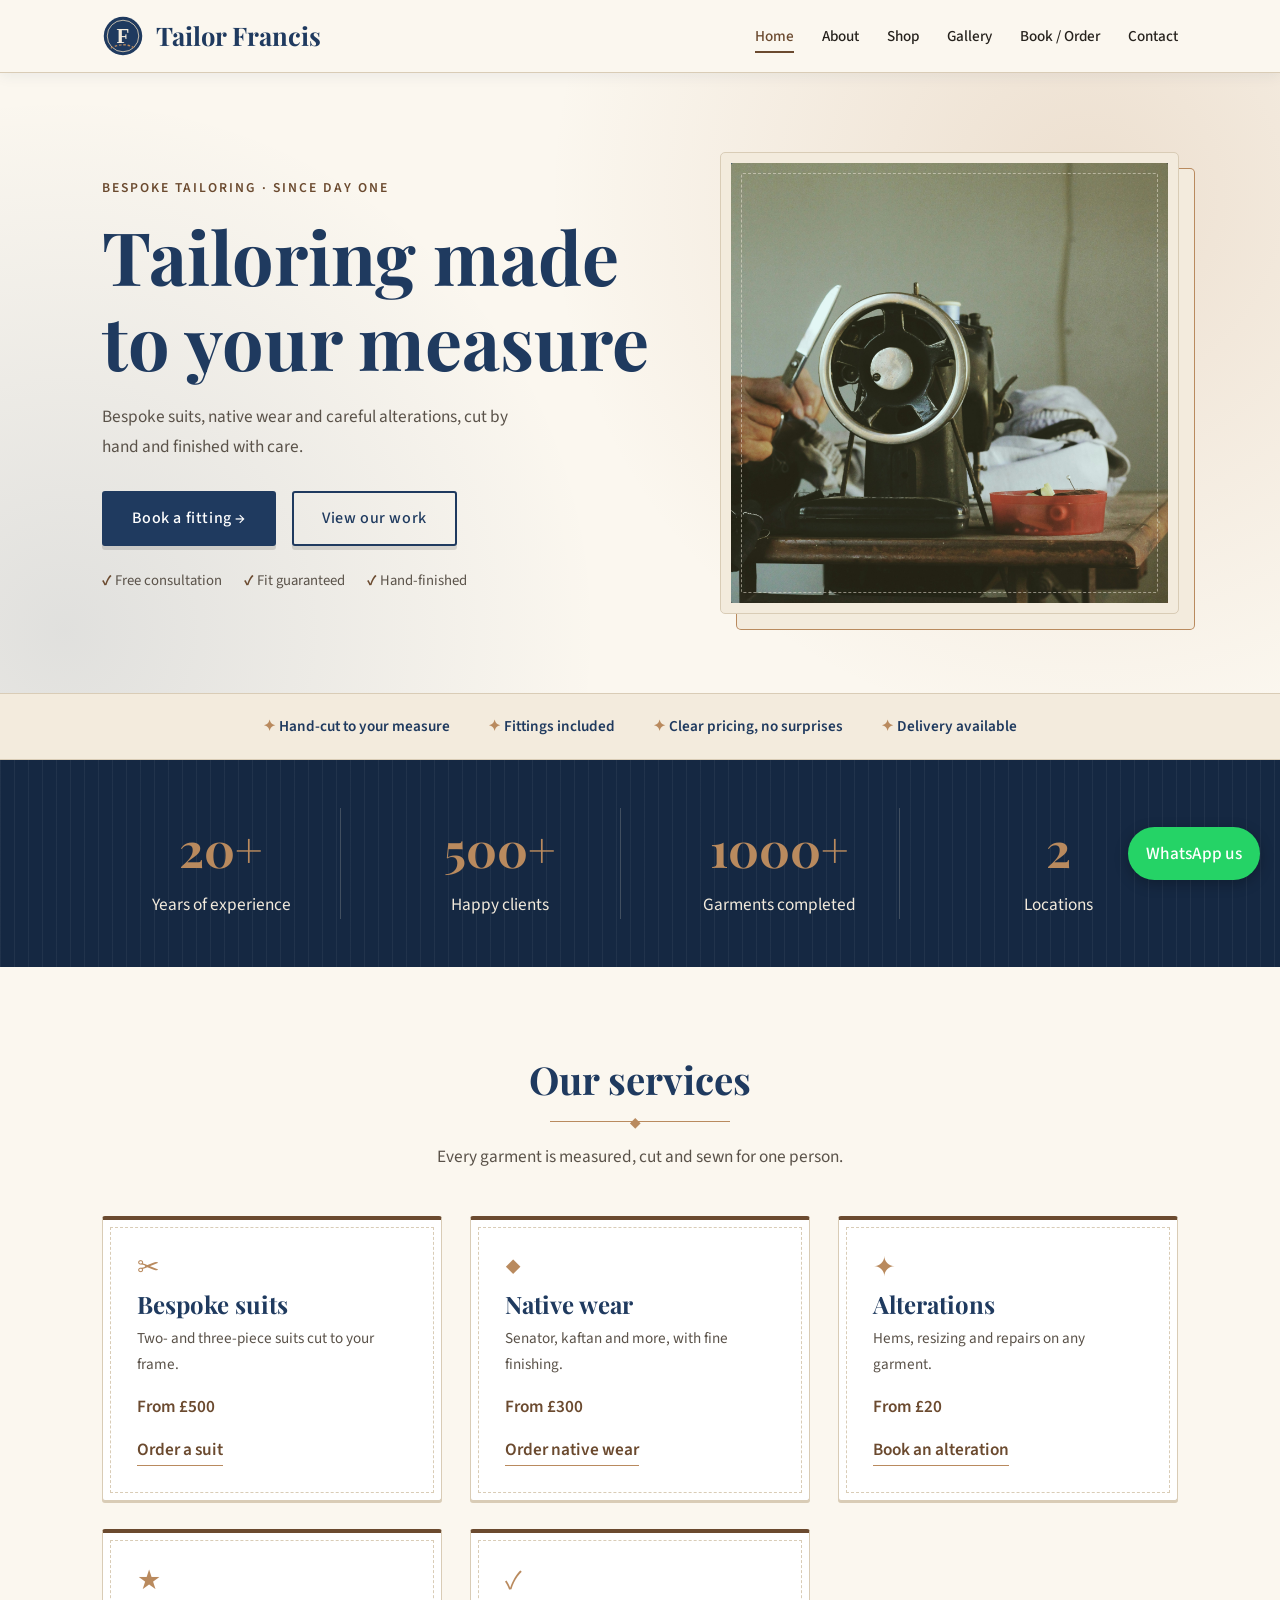
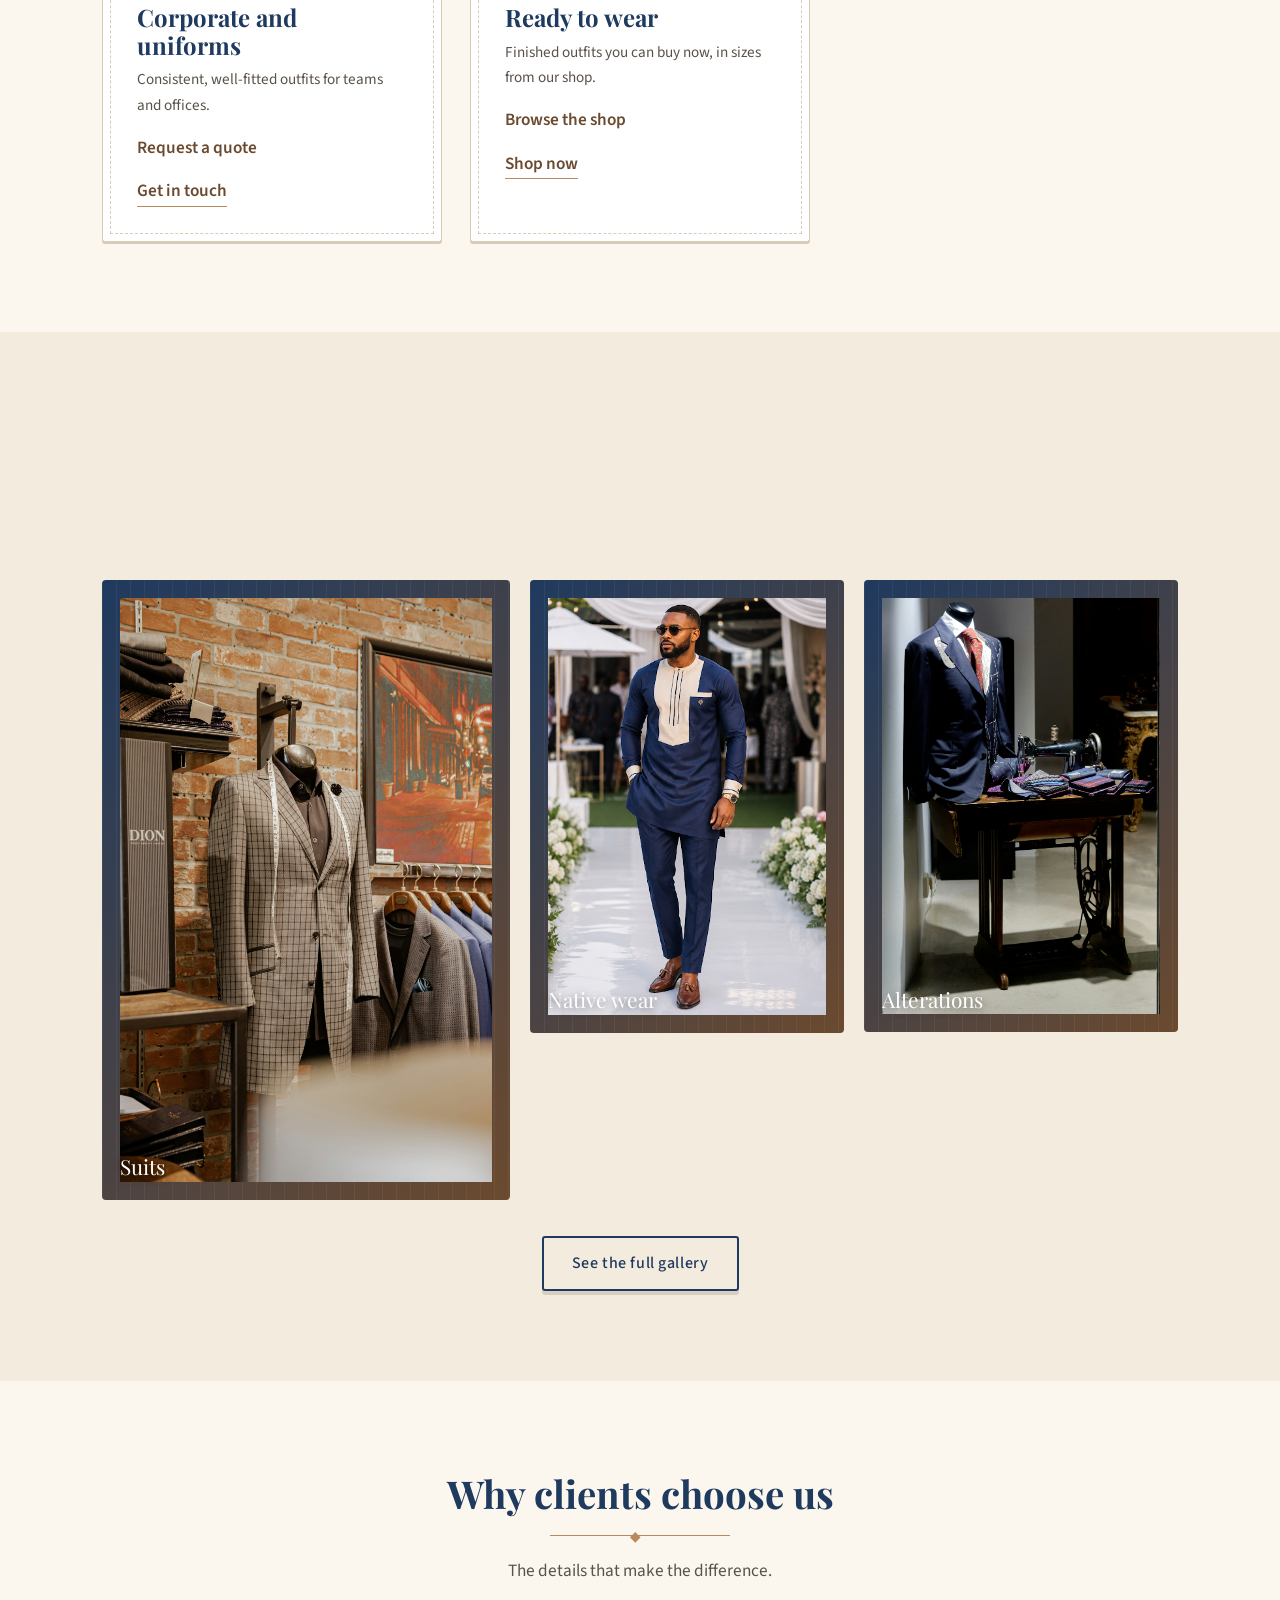
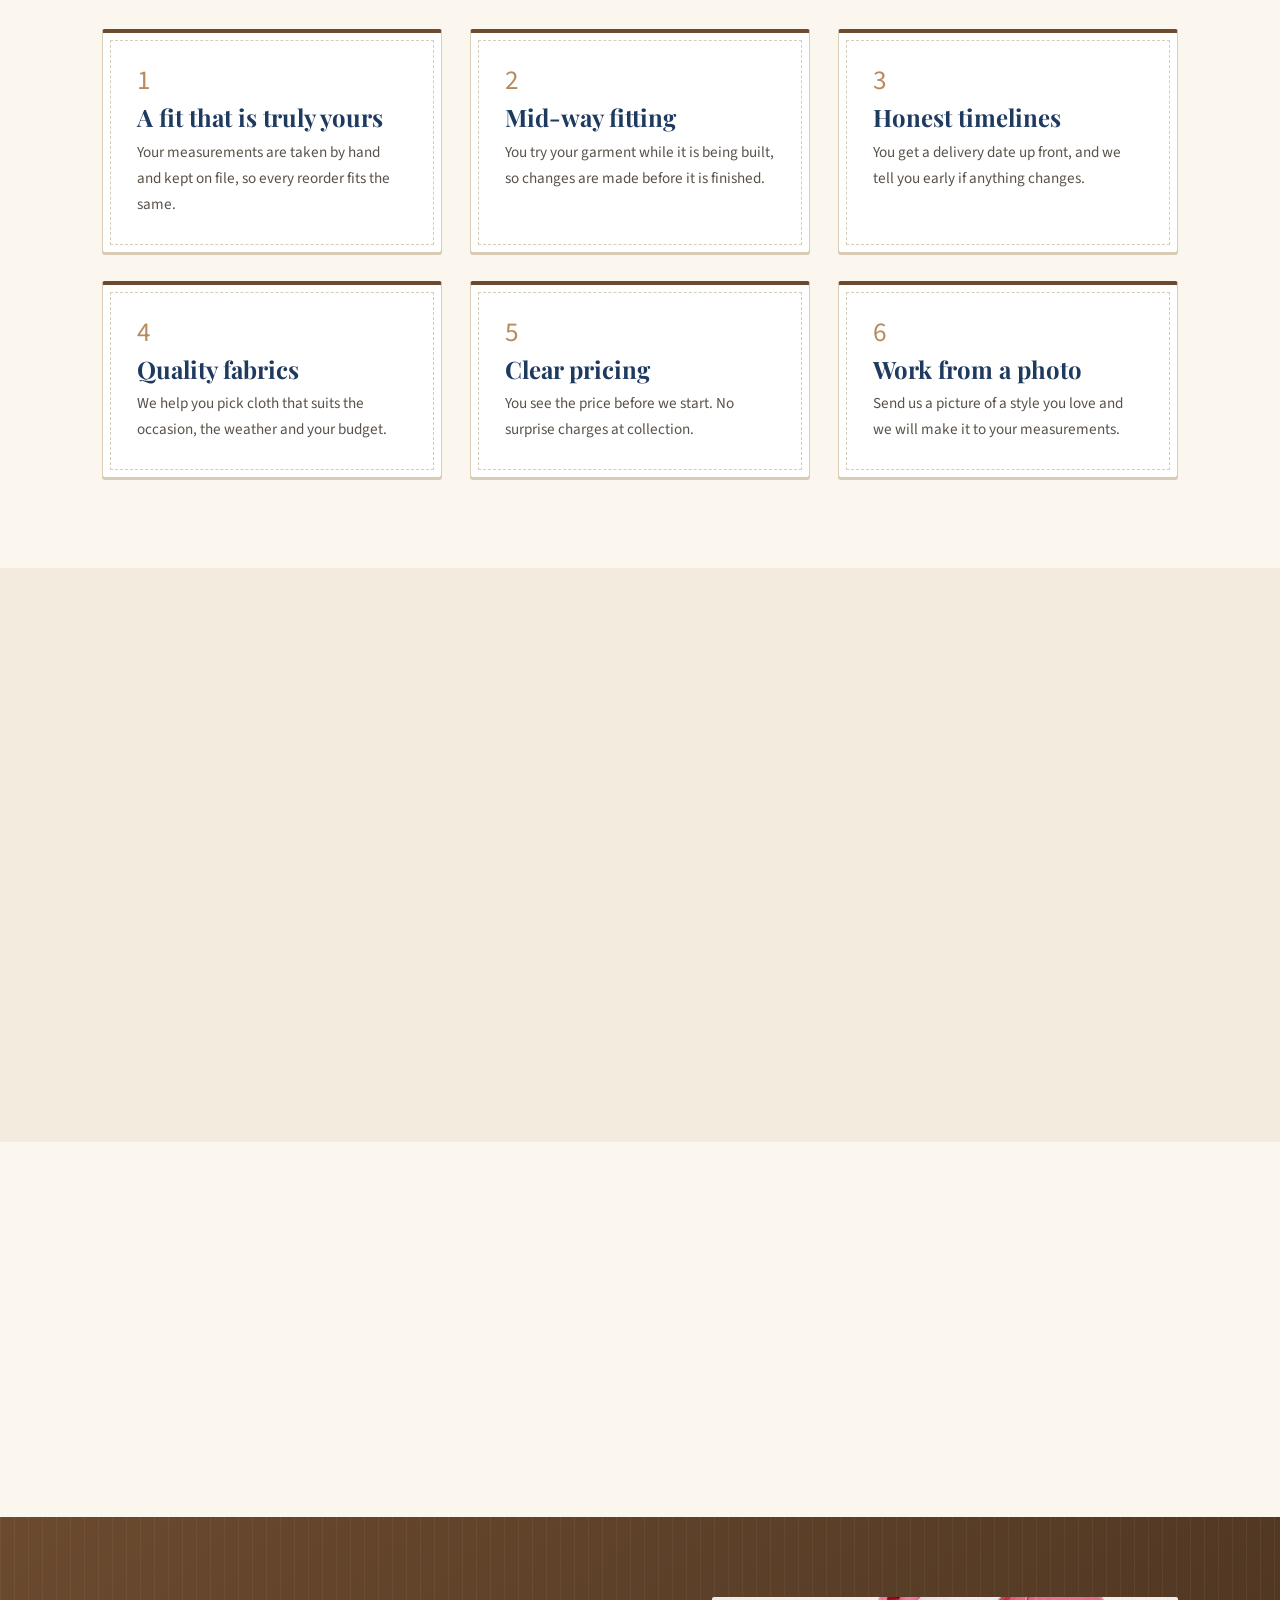
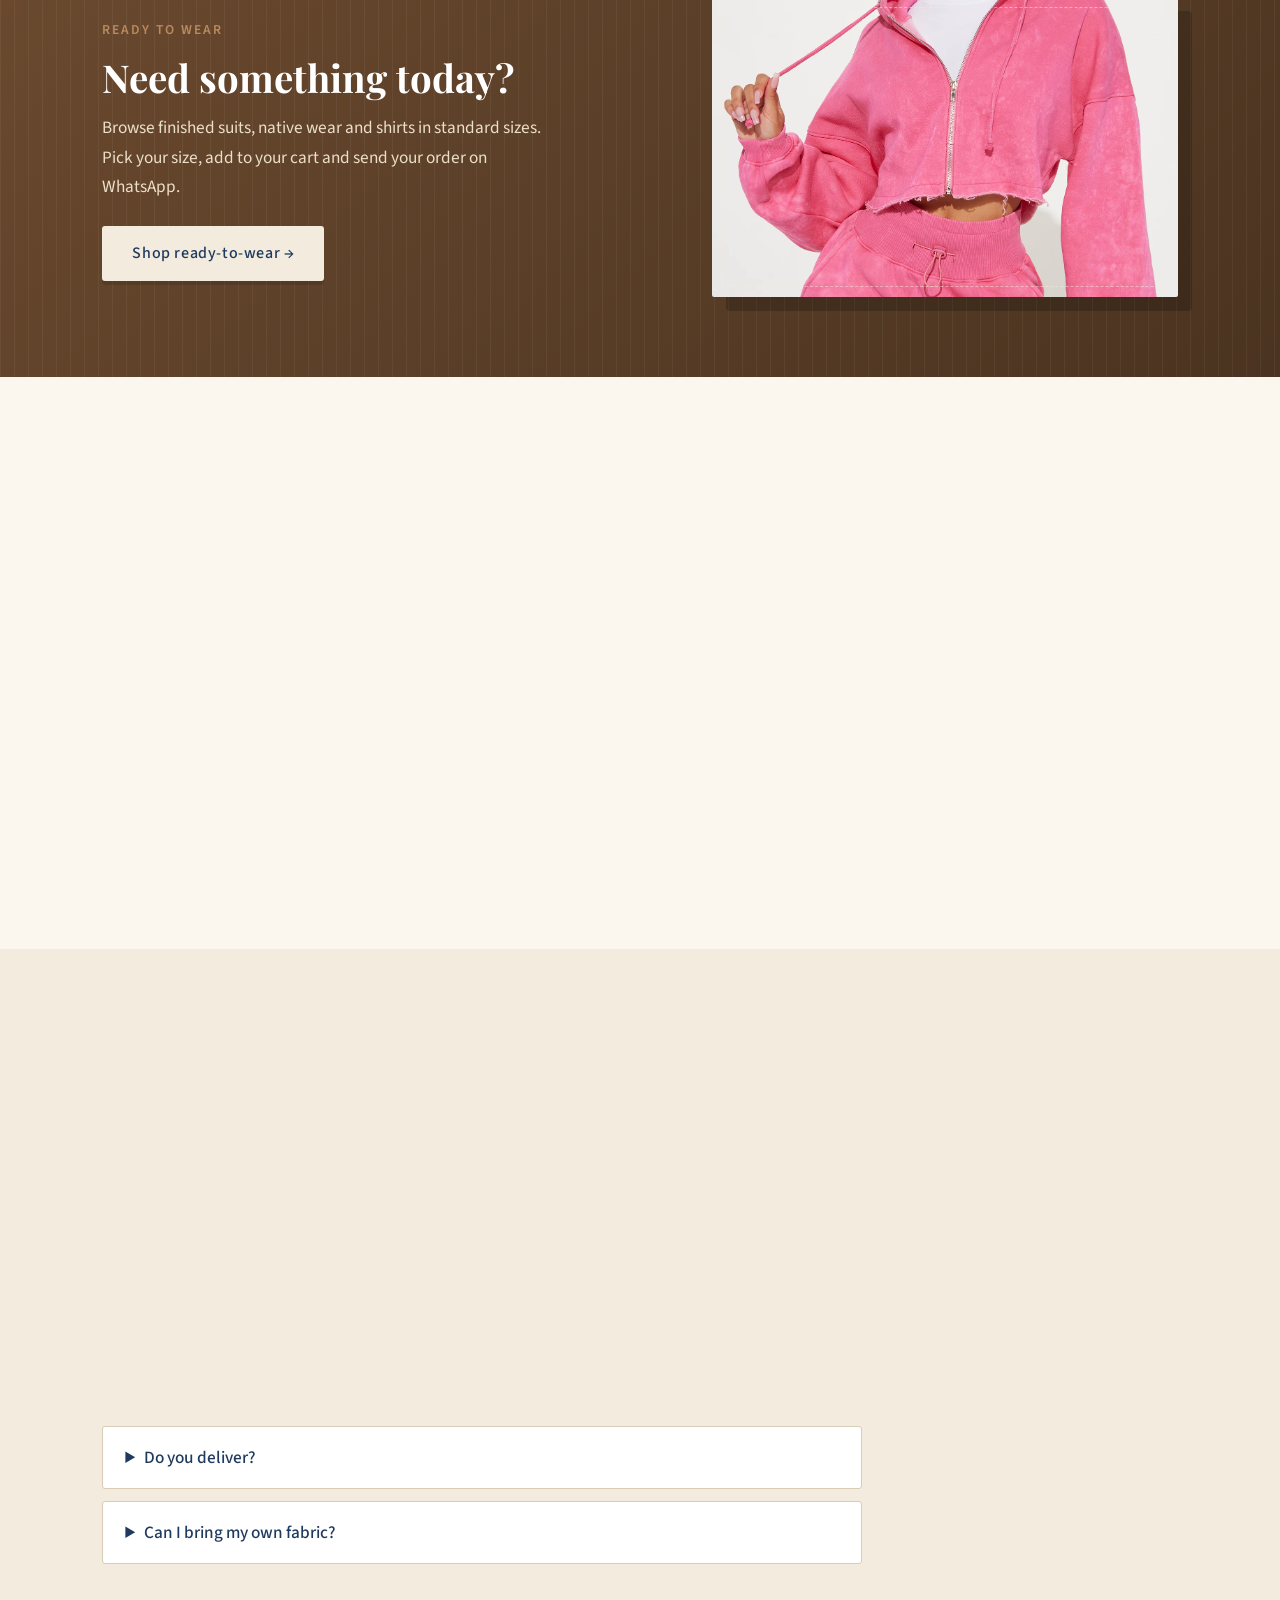
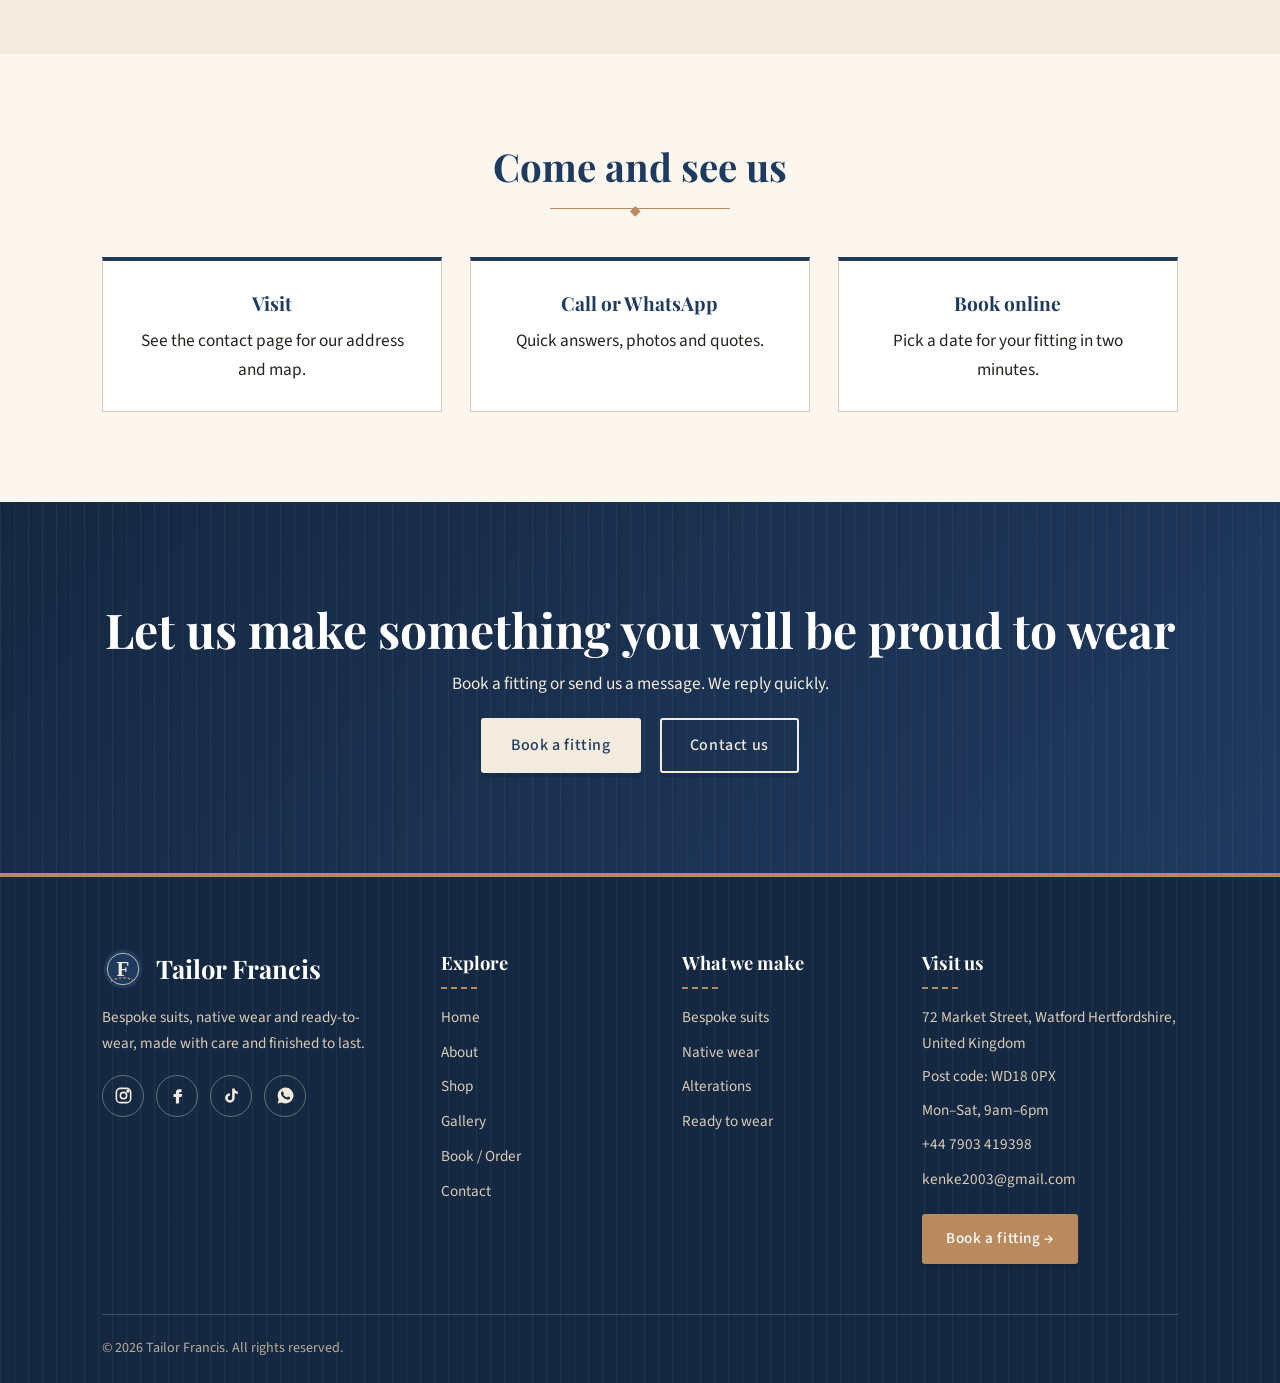
==== commit 027a84d7: "Revise index.html for new location and services Updated the HTML structure and content for the websi" ====
--- a/index.html
+++ b/index.html
@@ -3,8 +3,22 @@
     <head>
         <meta charset="UTF-8">
         <meta name="viewport" content="width=device-width,initial-scale=1">
-        <title>Bespoke Tailoring in Abuja | Francis Tailoring</title>
-        <meta name="description" content="Bespoke suits, native wear, alterations and ready-to-wear outfits, made to measure.">
+        <title>Bespoke Tailoring in Hertfordshire | Tailor Francis</title>
+        <meta name="description" content="Bespoke suits, native wear, alterations and ready-to-wear outfits, made to measure. Book a fitting.">
+        <link rel="canonical" href="https://tailor-francis.netlify.app/">
+        <meta name="theme-color" content="#1f3a5f">
+        <meta property="og:type" content="website">
+        <meta property="og:site_name" content="Francis Tailoring">
+        <meta property="og:locale" content="en_GB">
+        <meta property="og:title" content="Bespoke Tailor in Hertfordshire | Tailor Francis">
+        <meta property="og:description" content="Bespoke tailor in Hertfordshire. Made-to-measure suits, African native wear (agbada, senator, kaftan), uniforms, alterations and ready-to-wear. Book a fitting.">
+        <meta property="og:url" content="https://tailor-francis.netlify.app/">
+        <meta property="og:image" content="https://tailor-francis.netlify.app/img/Site1.jpg">
+        <meta name="twitter:card" content="summary_large_image">
+        <link rel="icon" href="data:image/svg+xml,%3Csvg xmlns='http://www.w3.org/2000/svg' viewBox='0 0 48 48'%3E%3Ccircle cx='24' cy='24' r='22' fill='%231f3a5f'/%3E%3Ctext x='24' y='32' text-anchor='middle' font-family='Georgia,serif' font-size='24' font-weight='700' fill='%23f3ebdd'%3EF%3C/text%3E%3C/svg%3E">
+        <link rel="preconnect" href="https://fonts.googleapis.com">
+        <link rel="preconnect" href="https://fonts.gstatic.com" crossorigin>
+        <script type="application/ld+json">{"@context": "https://schema.org", "@type": ["LocalBusiness", "ClothingStore"], "name": "Tailor Francis", "url": "https://tailor-francis.netlify.app/", "image": "https://tailor-francis.netlify.app/img/Site1.jpg", "description": "Family-run bespoke tailor in Hertfordshire making suits, African native wear and alterations by hand.", "areaServed": {"@type": "AdministrativeArea", "name": "Hertfordshire"}, "address": {"@type": "WD18 0PX", "72 Market street watford": "Hertfordshire", "United Kingdom": "GB"}, "knowsAbout": ["Bespoke suits", "Native wear", "Agbada", "Senator wear", "Alterations"]}</script>
         <link rel="stylesheet" href="style.css">
     </head>
     <body>
--- a/style.css
+++ b/style.css
@@ -1,91 +1,408 @@
 @import url('https://fonts.googleapis.com/css2?family=Playfair+Display:wght@500;600;700&family=Source+Sans+3:wght@400;500;600&display=swap');
-:root{--navy:#1f3a5f;--navy-d:#152842;--beige:#f3ebdd;--cream:#fbf7ef;--brown:#6b4a2f;--ink:#26221d;--line:#d9ccb6}
+/* ---------- BASE ---------- */
+:root{--navy:#1f3a5f;--navy-d:#152842;--beige:#f3ebdd;--cream:#fbf7ef;--brown:#6b4a2f;--gold:#b98a5e;--ink:#26221d;--line:#d9ccb6;
+ --stripe:repeating-linear-gradient(90deg,rgba(255,255,255,.05) 0 1px,transparent 1px 14px)}
 *{margin:0;padding:0;box-sizing:border-box}
 html{scroll-behavior:smooth}
+html,body{overflow-x:hidden;max-width:100%}
 body{font-size:1.08rem;font-family:'Source Sans 3',Arial,sans-serif;background:var(--cream);color:var(--ink);line-height:1.7}
 h1,h2,h3{font-family:'Playfair Display',Georgia,serif;color:var(--navy);line-height:1.15}
-h1{font-size:clamp(2.3rem,5vw,3.7rem)}h2{font-size:clamp(1.8rem,3.5vw,2.4rem)}h3{font-size:1.5rem}
-a{text-decoration:none;color:inherit}img{width:100%;display:block}
+h1{font-size:clamp(2.3rem,5vw,3.7rem)}
+h2{font-size:clamp(1.8rem,3.5vw,2.4rem);position:relative}
+h3{font-size:1.5rem}
+a{text-decoration:none;color:inherit}
+img{width:100%;display:block}
 :focus-visible{outline:3px solid var(--brown);outline-offset:3px}
-.wrap{padding:0 8%}.section{padding:90px 8%}.alt{background:var(--beige)}
-.center{text-align:center}.lead{max-width:60ch;color:#5a5249}.center .lead{margin:12px auto 0}
-/* header */
-.navbar{position:sticky;top:0;z-index:50;display:flex;justify-content:space-between;align-items:center;padding:14px 8%;background:var(--cream);border-bottom:1px solid var(--line)}
-.logo{display:flex;align-items:center;gap:12px;font-family:'Playfair Display',Georgia,serif;font-size:1.6rem;font-weight:700;color:var(--navy)}
+@keyframes pop{from{opacity:0;transform:scale(.96)}to{opacity:1;transform:none}}
+@media(max-width:560px){body{font-size:1rem}}
+
+/* ---------- SHARED COMPONENTS ---------- */
+/* layout */
+.section{padding:90px 8%}
+.alt{background:var(--beige)}
+.center{text-align:center}
+.lead{max-width:60ch;color:#5a5249}
+.center .lead{margin:12px auto 0}
+.note{font-size:.85rem;color:#6b6258}
+.tag{display:inline-block;color:var(--brown);font-weight:600;letter-spacing:2px;text-transform:uppercase;font-size:.85rem;margin-bottom:14px}
+.more{display:inline-block;margin-top:14px;color:var(--brown);font-weight:600;border-bottom:1px solid var(--gold)}
+.more:hover{color:var(--navy)}
+.ic{font-size:1.7rem;color:var(--gold);margin-bottom:10px;line-height:1}
+.stars{color:var(--gold);letter-spacing:3px;font-size:1.1rem;display:block;margin-bottom:6px}
+@media(max-width:900px){.section{padding:64px 6%}}
+
+/* section headings with gold ornament */
+.center h2::after,.section>h2::after{content:"◆";display:block;color:var(--gold);font-size:.8rem;margin:12px auto 0;letter-spacing:10px;background:linear-gradient(var(--gold),var(--gold)) center/180px 1px no-repeat;padding-top:2px;text-align:center}
+.section>h2::after{margin-left:0;text-align:left;background-position:left center;width:180px}
+
+/* buttons */
+.btn,.btn-outline{display:inline-block;padding:12px 28px;border-radius:3px;font-weight:500;cursor:pointer;font-family:inherit;font-size:1rem;letter-spacing:.6px;box-shadow:0 4px 0 rgba(0,0,0,.12);transition:background .25s,color .25s}
+.btn{background:var(--navy);color:#fff;border:2px solid var(--navy)}
+.btn:hover{background:var(--navy-d)}
+.btn-outline{border:2px solid var(--navy);color:var(--navy);background:none}
+.btn-outline:hover{background:var(--navy);color:#fff}
+.btn:hover,.btn-outline:hover{transform:translateY(-2px);box-shadow:0 10px 20px rgba(31,58,95,.25)}
+.btn:not(.cta .btn):not([type=submit])::after{content:" →"}
+
+/* photo placeholders and framed images */
+.ph{position:relative;display:flex;align-items:flex-end;min-height:220px;padding:18px;background:var(--stripe),linear-gradient(135deg,var(--navy),var(--brown));color:var(--beige);font-family:'Playfair Display',Georgia,serif;font-size:1.3rem;border-radius:4px}
+.ph::after{content:"";position:absolute;inset:10px;border:1px dashed rgba(243,235,221,.5);border-radius:2px;pointer-events:none}
+.ph img{position:absolute;inset:0;width:100%;height:100%;object-fit:cover;border-radius:2px}
+.hero .ph,.split .ph,.team .ph{box-shadow:16px 16px 0 var(--beige),16px 16px 0 1px var(--gold)}
+@media(max-width:900px){.hero .ph,.split .ph,.team .ph{box-shadow:8px 8px 0 var(--beige)}}
+
+/* page header banner (every page except Home) */
+.page-head{position:relative;overflow:hidden;padding:96px 8% 80px;text-align:center;background:var(--stripe),linear-gradient(135deg,var(--navy-d),var(--navy));color:var(--beige)}
+.page-head h1{color:#fff;letter-spacing:.5px}
+.page-head p,.page-head .lead{color:#e6d9c3}
+.page-head a{color:var(--gold)}
+.page-head::after{content:"";position:absolute;left:50%;bottom:26px;width:120px;height:2px;transform:translateX(-50%);background:repeating-linear-gradient(90deg,var(--gold) 0 8px,transparent 8px 14px)}
+@media(max-width:900px){.page-head{padding:64px 6% 56px}}
+
+/* numbers strip */
+.facts{display:flex;flex-wrap:wrap;gap:40px;padding:48px 8%;text-align:center;background:var(--stripe),var(--navy-d);color:var(--beige)}
+.facts div{flex:1;min-width:150px;border-right:1px solid rgba(243,235,221,.2)}
+.facts div:last-child{border:0}
+.facts b{display:block;font-family:'Playfair Display',Georgia,serif;font-size:3rem;color:var(--gold)}
+@media(max-width:900px){.facts{gap:24px;padding-left:6%;padding-right:6%}.facts div{border:0}.facts b{font-size:2.4rem}}
+@media(max-width:560px){.facts{padding:36px 6%}.facts div{min-width:40%}}
+
+/* trust strip */
+.trust{display:flex;flex-wrap:wrap;justify-content:center;gap:12px 38px;padding:20px 8%;background:var(--beige);border-block:1px solid var(--line);font-weight:600;color:var(--navy);font-size:.95rem}
+.trust span::before{content:"✦ ";color:var(--gold)}
+@media(max-width:900px){.trust{padding:18px 6%}}
+
+/* cards and grids */
+.grid{display:grid;grid-template-columns:repeat(3,1fr);gap:28px;margin-top:44px}
+.grid4{grid-template-columns:repeat(4,1fr)}
+.card{position:relative;background:#fff;padding:34px;border:1px solid var(--line);border-top:4px solid var(--brown);border-radius:3px;box-shadow:0 2px 0 var(--line);transition:transform .35s,box-shadow .35s,border-color .35s}
+.card::after{content:"";position:absolute;inset:7px;border:1px dashed var(--line);pointer-events:none;transition:border-color .35s}
+.card:hover{transform:translateY(-8px);box-shadow:0 22px 40px rgba(31,58,95,.16)}
+.card:hover::after{border-color:var(--gold)}
+.card h3{margin-bottom:8px}
+.card p{color:#5a5249;font-size:.95rem}
+.card .price{display:block;margin-top:14px;color:var(--brown);font-weight:600}
+@media(max-width:1100px){.grid4{grid-template-columns:1fr 1fr}}
+@media(max-width:900px){.grid{grid-template-columns:1fr 1fr}}
+@media(max-width:560px){.grid,.grid4{grid-template-columns:1fr}.card{padding:26px 22px}}
+
+/* numbered steps */
+.steps{counter-reset:s;list-style:none;display:grid;grid-template-columns:repeat(4,1fr);gap:28px;margin-top:44px}
+.steps3{grid-template-columns:repeat(3,1fr)}
+.steps li{counter-increment:s}
+.steps li::before{content:counter(s);display:grid;place-items:center;width:44px;height:44px;border-radius:50%;background:var(--brown);color:#fff;font-weight:600;margin-bottom:12px;box-shadow:0 0 0 6px rgba(185,138,94,.25);font-family:'Playfair Display',Georgia,serif;font-size:1.2rem}
+@media(max-width:900px){.steps,.steps3{grid-template-columns:1fr 1fr}}
+@media(max-width:560px){.steps,.steps3{grid-template-columns:1fr}}
+
+/* reviews, FAQ, pills */
+.quote{position:relative;background:#fff;padding:30px;border-left:4px solid var(--gold);box-shadow:0 8px 24px rgba(0,0,0,.06);font-family:'Playfair Display',Georgia,serif;font-size:1.0rem;color:var(--navy)}
+.quote::before{content:"“";position:absolute;top:-6px;left:18px;font-size:4rem;color:var(--gold);font-family:Georgia,serif;line-height:1}
+.quote small{display:block;font:400 .9rem 'Source Sans 3';color:var(--brown);margin-top:8px}
+details{background:#fff;border:1px solid var(--line);padding:16px 22px;margin-top:12px;border-radius:3px;max-width:760px;transition:transform .35s,box-shadow .35s,border-color .35s}
+summary{cursor:pointer;font-weight:500;color:var(--navy)}
+details p{margin-top:8px;color:#5a5249}
+.pill{display:inline-block;background:#fff;border:1px solid var(--brown);color:var(--brown);padding:6px 16px;border-radius:30px;margin:4px;font-size:.9rem;transition:.25s}
+.pill:hover{background:var(--brown);color:#fff;transform:translateY(-2px)}
+
+/* closing call-to-action banner */
+.cta{background:var(--stripe),linear-gradient(135deg,var(--navy-d),var(--navy));color:var(--beige);text-align:center;padding:100px 8%}
+.cta h2{color:#fff;margin-bottom:12px;font-size:clamp(2rem,4vw,3rem)}
+.cta h2::after{display:none}
+.cta .btn{background:var(--beige);color:var(--navy);border-color:var(--beige);margin:20px 8px 0}
+.cta .btn-outline{border-color:var(--beige);color:var(--beige);margin:20px 8px 0}
+.cta .btn-outline:hover{background:var(--beige);color:var(--navy)}
+@media(max-width:900px){.cta{padding:70px 6%}}
+@media(max-width:560px){.cta .btn,.cta .btn-outline{display:block;width:100%;text-align:center;margin:10px 0 0}}
+
+/* forms (Book, Contact, cart) */
+label{display:block;font-size:.88rem;font-weight:500;margin:12px 0 4px}
+input,select,textarea{width:100%;padding:11px 13px;border:1px solid var(--line);border-radius:3px;font:inherit;background:var(--cream)}
+input.bad,select.bad{border-color:#a33}
+.err{color:#a33;font-size:.8rem;min-height:1em}
+.toast{display:none;margin-top:20px;padding:14px;background:#e8f0e4;border:1px solid #9bb48f;border-radius:3px}
+.toast.show{display:block}
+
+/* ---------- HEADER & FOOTER ---------- */
+.navbar{position:sticky;top:0;z-index:50;display:flex;justify-content:space-between;align-items:center;padding:14px 8%;background:var(--cream);border-bottom:1px solid var(--line);box-shadow:0 2px 14px rgba(31,58,95,.08)}
+.logo{display:flex;align-items:center;gap:12px;font-family:'Playfair Display',Georgia,serif;font-size:1.6rem;font-weight:700;color:var(--navy);transition:transform .3s}
+.logo:hover{transform:scale(1.03)}
 .logo svg{width:42px;height:42px}
 .nav-links{display:flex;gap:28px;list-style:none;align-items:center}
 .nav-links a{font-weight:500;font-size:.95rem;padding:4px 0;border-bottom:2px solid transparent}
 .nav-links a:hover,.nav-links a.active{border-color:var(--brown);color:var(--brown)}
 .menu-btn{display:none;background:none;border:1px solid var(--navy);color:var(--navy);padding:6px 12px;border-radius:4px;font:inherit;cursor:pointer}
-.btn,.btn-outline{display:inline-block;padding:12px 28px;border-radius:3px;font-weight:500;cursor:pointer;font-family:inherit;font-size:1rem;transition:background .25s,color .25s}
-.btn{background:var(--navy);color:#fff;border:2px solid var(--navy)}.btn:hover{background:var(--navy-d)}
-.btn-outline{border:2px solid var(--navy);color:var(--navy);background:none}.btn-outline:hover{background:var(--navy);color:#fff}
-/* hero */
-.hero{display:grid;grid-template-columns:1.1fr .9fr;gap:60px;align-items:center;padding:80px 8%}
+@media(max-width:1100px){
+ .menu-btn{display:block}
+ .nav-links{display:none;position:absolute;top:100%;left:0;right:0;flex-direction:column;align-items:flex-start;gap:14px;background:var(--cream);padding:20px 8%;border-bottom:1px solid var(--line);box-shadow:0 12px 20px rgba(0,0,0,.08)}
+ .nav-links.open{display:flex}}
+@media(max-width:900px){.navbar{padding-left:6%;padding-right:6%}}
+@media(max-width:560px){.logo{font-size:1.2rem}.logo svg{width:34px;height:34px}}
+
+footer{position:relative;background:var(--stripe),var(--navy-d);border-top:4px solid var(--gold);color:var(--beige);padding:70px 8% 0}
+footer a:hover{text-decoration:underline}
+.foot{display:grid;grid-template-columns:1.5fr 1fr 1fr 1.3fr;gap:44px}
+.foot h4{position:relative;font-family:'Playfair Display',Georgia,serif;color:#fff;font-size:1.15rem;margin-bottom:16px;padding-bottom:10px}
+.foot h4::after{content:"";position:absolute;left:0;bottom:0;width:40px;height:2px;background:repeating-linear-gradient(90deg,var(--gold) 0 6px,transparent 6px 10px)}
+.foot a:not(.logo):not(.btn){display:block;color:#d9ccb6;margin-bottom:9px;font-size:.95rem;transition:color .2s,transform .2s}
+.foot a:not(.logo):not(.btn):hover{color:var(--gold);transform:translateX(4px);text-decoration:none}
+.foot p{color:#d9ccb6;font-size:.95rem;margin-bottom:8px}
+.fbrand .logo{color:#fff;margin-bottom:14px}
+.fbrand p{max-width:34ch;margin-bottom:18px}
+.social{display:flex;gap:12px}
+.social a{width:42px;height:42px;display:grid!important;place-items:center;border:1px solid rgba(243,235,221,.35);border-radius:50%;margin:0!important;color:var(--beige)!important;transition:.25s}
+.social a svg{width:19px;height:19px}
+.social a:hover{background:var(--gold);border-color:var(--gold);color:#fff!important;transform:translateY(-3px)!important}
+.fbtn{background:var(--gold);border-color:var(--gold);color:#fff;margin-top:12px;padding:10px 22px;font-size:.95rem}
+.fbtn:hover{background:var(--brown);border-color:var(--brown)}
+.fbar{display:flex;justify-content:space-between;flex-wrap:wrap;gap:8px;margin-top:50px;padding:22px 0;border-top:1px solid rgba(243,235,221,.18);font-size:.88rem;color:#b9ad98}
+@media(max-width:900px){footer{padding:56px 6% 0}.foot{grid-template-columns:1fr 1fr;gap:36px}}
+@media(max-width:560px){.foot{grid-template-columns:1fr}.fbar{flex-direction:column;text-align:center}}
+
+/* floating buttons */
+.wa{position:fixed;right:20px;bottom:20px;z-index:40;background:#25d366;color:#fff;padding:12px 18px;border-radius:30px;font-weight:500;box-shadow:0 4px 14px rgba(0,0,0,.25)}
+.top{position:fixed;left:20px;bottom:20px;z-index:40;display:none;width:42px;height:42px;border-radius:50%;border:0;background:var(--brown);color:#fff;cursor:pointer}
+@media(max-width:560px){.wa{padding:10px 14px;font-size:.9rem}}
+
+/* ---------- HOME ---------- */
+.hero{display:grid;grid-template-columns:1.1fr .9fr;gap:60px;align-items:center;padding:80px 8%;background:radial-gradient(circle at 85% 20%,rgba(185,138,94,.22),transparent 45%),radial-gradient(circle at 5% 90%,rgba(31,58,95,.12),transparent 40%)}
+.hero h1{font-size:clamp(2.6rem,6vw,4.6rem)}
 .hero p{margin:20px 0 30px;max-width:48ch;color:#5a5249}
+.hero .ph{min-height:460px;border:10px solid var(--beige);outline:1px solid var(--line)}
 .hero-buttons{display:flex;gap:16px;flex-wrap:wrap}
-.ph{background:linear-gradient(135deg,var(--navy),var(--brown));color:#f3ebdd;display:flex;align-items:flex-end;padding:18px;font-family:'Playfair Display',Georgia,serif;font-size:1.3rem;border-radius:4px;min-height:220px}
-.hero .ph{min-height:460px;border:10px solid var(--beige);outline:1px solid var(--line)}
-.facts{display:flex;flex-wrap:wrap;gap:40px;padding:34px 8%;background:var(--navy);color:var(--beige)}
-.facts div{flex:1;min-width:150px}.facts b{font-family:'Playfair Display',Georgia,serif;font-size:2.2rem;display:block;color:#fff}
-/* cards */
-.grid{display:grid;grid-template-columns:repeat(3,1fr);gap:28px;margin-top:44px}
-.card{background:#fff;padding:34px;border:1px solid var(--line);border-top:4px solid var(--brown);border-radius:3px}
-.card h3{margin-bottom:8px}.card p{color:#5a5249;font-size:.95rem}.card .price{display:block;margin-top:14px;color:var(--brown);font-weight:600}
-.steps{counter-reset:s;list-style:none;display:grid;grid-template-columns:repeat(4,1fr);gap:28px;margin-top:44px}
-.steps li{counter-increment:s}.steps li::before{content:counter(s);display:grid;place-items:center;width:44px;height:44px;border-radius:50%;background:var(--brown);color:#fff;font-weight:600;margin-bottom:12px}
-.quote{font-family:'Playfair Display',Georgia,serif;font-size:1.1rem;color:var(--navy)}.quote small{display:block;font:400 .9rem 'Source Sans 3';color:var(--brown);margin-top:8px}
-details{background:#fff;border:1px solid var(--line);padding:16px 22px;margin-top:12px;border-radius:3px;max-width:760px}
-summary{cursor:pointer;font-weight:500;color:var(--navy)}details p{margin-top:8px;color:#5a5249}
-/* gallery */
-.filters{display:flex;gap:10px;justify-content:center;flex-wrap:wrap;margin:30px 0}
-.filters button{border:1px solid var(--navy);background:none;color:var(--navy);padding:8px 20px;border-radius:30px;font:inherit;cursor:pointer}
-.filters button.on{background:var(--navy);color:#fff}
-.gallery{display:grid;grid-template-columns:repeat(3,1fr);gap:20px}
-.gallery .ph{min-height:300px;cursor:zoom-in;border:0}.gallery .ph.hide{display:none}
-.lightbox{position:fixed;inset:0;background:rgba(21,40,66,.92);display:none;place-items:center;z-index:100;padding:30px}
-.lightbox.open{display:grid}.lightbox .ph{width:min(700px,100%);min-height:60vh;font-size:2rem}
+.hero-note{margin-top:22px;display:flex;gap:22px;flex-wrap:wrap;font-size:.92rem;color:#5a5249}
+.hero-note span::before{content:"✓ ";color:var(--brown);font-weight:700}
+@media(max-width:900px){.hero{grid-template-columns:1fr;padding:50px 6%;gap:36px}.hero .ph{min-height:300px}}
+@media(max-width:560px){.hero-buttons .btn,.hero-buttons .btn-outline{display:block;width:100%;text-align:center;margin:10px 0 0}}
+
+.look{display:grid;grid-template-columns:1.3fr 1fr 1fr;gap:20px;margin-top:44px}
+.look a{display:block;position:relative}
+.look .ph{min-height:300px;transition:transform .4s}
+.look a:hover .ph{transform:scale(1.02)}
+.look a:first-child{grid-row:span 2}
+.look a:first-child .ph{min-height:620px}
+.look span{position:absolute;left:18px;bottom:16px;z-index:2;color:#fff;font-family:'Playfair Display',Georgia,serif;font-size:1.3rem;text-shadow:0 2px 8px rgba(0,0,0,.5)}
+
+.promo{display:grid;grid-template-columns:1.2fr 1fr;gap:50px;align-items:center;padding:80px 8%;background:var(--stripe),linear-gradient(135deg,var(--brown),#4a3320);color:var(--beige)}
+.promo h2{color:#fff}
+.promo h2::after{display:none}
+.promo p{margin:14px 0 24px;color:#ecdfc9;max-width:50ch}
+.promo .btn{background:var(--beige);color:var(--navy);border-color:var(--beige)}
+.promo .ph{min-height:300px;box-shadow:14px 14px 0 rgba(0,0,0,.2)}
+
+.visit{display:grid;grid-template-columns:repeat(3,1fr);gap:28px;margin-top:40px;text-align:center}
+.visit div{padding:26px;background:#fff;border:1px solid var(--line);border-top:4px solid var(--navy)}
+.visit b{display:block;font-family:'Playfair Display',Georgia,serif;color:var(--navy);font-size:1.2rem;margin-bottom:6px}
+@media(max-width:900px){.look,.promo,.visit{grid-template-columns:1fr}.look a:first-child{grid-row:auto}.look a:first-child .ph{min-height:340px}.promo{padding:60px 6%}}
+
+/* ---------- ABOUT ---------- */
+.split{display:grid;grid-template-columns:1fr 1fr;gap:60px;align-items:center}
+.split .ph{min-height:420px}
+.split p{margin-top:14px;color:#5a5249}
+
+.timeline{list-style:none;max-width:760px;margin:44px auto 0;border-left:3px solid var(--brown);padding-left:30px}
+.timeline li{position:relative;margin-bottom:30px}
+.timeline li::before{content:"";position:absolute;left:-40px;top:6px;width:16px;height:16px;border-radius:50%;background:var(--cream);border:3px solid var(--brown)}
+.timeline b{font-family:'Playfair Display',Georgia,serif;color:var(--navy);font-size:1.2rem}
+.timeline p{color:#5a5249}
+
+.team{display:grid;grid-template-columns:repeat(3,1fr);gap:28px;margin-top:44px}
+.team .ph{min-height:280px}
+.team h3{margin-top:14px}
+.team small{color:var(--brown);font-weight:600}
+
+.promise{display:grid;grid-template-columns:1fr 1fr;gap:24px;margin-top:44px}
+.promise .card{border-top-color:var(--navy)}
+
+@media(max-width:900px){.split,.promise{grid-template-columns:1fr}.split{gap:36px}.split .ph,.team .ph{min-height:300px}.team{grid-template-columns:1fr 1fr}}
+@media(max-width:560px){.team{grid-template-columns:1fr}.timeline{padding-left:22px}.timeline li::before{left:-32px}}
+
+/* ---------- GALLERY ---------- */
+.filters{display:flex;gap:10px;justify-content:center;flex-wrap:wrap;margin:0 0 10px}
+.filters button{border:1px solid var(--navy);background:none;color:var(--navy);padding:8px 20px;border-radius:30px;font:inherit;cursor:pointer;transition:.25s}
+.filters button:hover{background:var(--beige)}
+.filters button.on,.filters button.on:hover{background:var(--navy);color:#fff}
+#count{margin-bottom:30px}
+
+.gallery{display:grid;grid-template-columns:repeat(3,1fr);grid-auto-rows:clamp(250px,30vw,390px);grid-auto-flow:dense;gap:22px}
+.gallery figure{position:relative;overflow:hidden;height:100%;border-radius:3px;cursor:zoom-in;background:var(--beige);box-shadow:0 10px 26px rgba(31,58,95,.14);animation:pop .55s ease both}
+.gallery figure.big{grid-column:span 2;grid-row:span 2}
+.gallery figure.hide{display:none}
+.gallery figure img{position:absolute;inset:0;width:100%;height:100%;object-fit:cover;object-position:50% 22%;transition:transform .7s ease}
+.gallery figure:hover img,.gallery figure:focus-visible img{transform:scale(1.08)}
+.gallery figure::after{content:"";position:absolute;inset:10px;border:1px dashed transparent;transition:border-color .4s;pointer-events:none}
+.gallery figure:hover::after{border-color:rgba(243,235,221,.7)}
+.gallery figcaption{position:absolute;left:0;right:0;bottom:0;padding:50px 20px 18px;color:#fff;font-family:'Playfair Display',Georgia,serif;font-size:1.25rem;background:linear-gradient(transparent,rgba(21,40,66,.88));transform:translateY(12px);opacity:.92;transition:.4s}
+.gallery figure:hover figcaption{transform:none;opacity:1}
+.gallery figure.big figcaption{font-size:1.6rem;padding:80px 28px 24px}
+.gallery figcaption small,.lightbox figcaption small{display:block;font:600 .72rem 'Source Sans 3',sans-serif;letter-spacing:2px;text-transform:uppercase;color:var(--gold)}
+.gallery figcaption small{margin-bottom:2px}
+.lightbox figcaption small{font-size:.75rem}
+
+.gal-cta{margin-top:70px;text-align:center;padding:50px 24px;border:1px dashed var(--gold);background:#fff}
+.gal-cta p{margin:8px auto 22px;max-width:50ch;color:#5a5249}
+.gal-cta .btn,.gal-cta .btn-outline{margin:6px}
+
+/* photo viewer */
+.lightbox{position:fixed;inset:0;z-index:100;display:none;place-items:center;padding:30px;background:rgba(15,28,48,.96)}
+.lightbox.open{display:grid}
 .lightbox button{position:absolute;top:20px;right:26px;font-size:2rem;background:none;border:0;color:#fff;cursor:pointer}
-/* forms */
-.form{background:#fff;border:1px solid var(--line);padding:36px;border-radius:3px;max-width:820px;margin:40px auto 0}
-.form h3{margin:26px 0 12px;border-bottom:1px solid var(--line);padding-bottom:6px}.form h3:first-child{margin-top:0}
-.row{display:grid;grid-template-columns:1fr 1fr;gap:16px}.row3{grid-template-columns:repeat(3,1fr)}
-label{display:block;font-size:.88rem;font-weight:500;margin:12px 0 4px}
-input,select,textarea{width:100%;padding:11px 13px;border:1px solid var(--line);border-radius:3px;font:inherit;background:var(--cream)}
-input.bad,select.bad{border-color:#a33}
-.err{color:#a33;font-size:.8rem;min-height:1em}.note{font-size:.85rem;color:#6b6258}
-.toast{margin-top:20px;padding:14px;background:#e8f0e4;border:1px solid #9bb48f;border-radius:3px;display:none}.toast.show{display:block}
+.lightbox figure{max-width:min(900px,100%);text-align:center;color:#fff}
+.lightbox img{max-height:76vh;width:auto;max-width:100%;margin:0 auto;border-radius:3px;box-shadow:0 20px 60px rgba(0,0,0,.5);animation:pop .4s ease}
+.lightbox figcaption{margin-top:14px;font-family:'Playfair Display',Georgia,serif;font-size:1.3rem}
+.lb-num{display:block;margin-top:6px;color:#b9ad98;font-size:.85rem}
+.lightbox .lb-prev,.lightbox .lb-next{top:50%;transform:translateY(-50%);width:50px;height:50px;border-radius:50%;border:1px solid rgba(243,235,221,.4);font-size:1.6rem;line-height:1;transition:.25s}
+.lightbox .lb-prev{left:18px;right:auto}
+.lightbox .lb-next{right:18px}
+.lightbox .lb-prev:hover,.lightbox .lb-next:hover{background:var(--gold);border-color:var(--gold)}
+
+@media(max-width:900px){.gallery{grid-template-columns:1fr 1fr}}
+@media(max-width:560px){
+ .gallery{gap:12px;grid-auto-rows:44vw}
+ .gallery figcaption{font-size:.95rem;padding:34px 12px 12px}
+ .gallery figure.big figcaption{font-size:1.1rem;padding:50px 16px 14px}
+ .lightbox img{max-height:62vh}
+ .lightbox .lb-prev,.lightbox .lb-next{top:auto;bottom:18px;transform:none}
+ .lightbox .lb-prev{left:22%}.lightbox .lb-next{right:22%}}
+
+/* ---------- SHOP ---------- */
+/* category tiles */
+.tiles{display:grid;grid-template-columns:repeat(auto-fit,minmax(200px,1fr));gap:18px;margin-bottom:44px}
+.tile{position:relative;display:block;aspect-ratio:3/4;padding:0;border:0;border-radius:6px;overflow:hidden;cursor:pointer;background:var(--navy);box-shadow:0 8px 22px rgba(31,58,95,.14);transition:transform .35s,box-shadow .35s}
+.tile img{position:absolute;inset:0;width:100%;height:100%;object-fit:cover;object-position:top;transition:transform .7s}
+.tile::before{content:"";position:absolute;inset:0;z-index:1;background:linear-gradient(transparent 45%,rgba(15,28,48,.88))}
+.tile span{position:absolute;left:18px;bottom:16px;z-index:2;color:#fff;font-family:'Playfair Display',Georgia,serif;font-size:1.35rem;text-align:left}
+.tile small{display:block;font:500 .78rem 'Source Sans 3',sans-serif;letter-spacing:1px;color:var(--gold);margin-top:2px}
+.tile:hover{transform:translateY(-5px);box-shadow:0 18px 36px rgba(31,58,95,.22)}
+.tile:hover img{transform:scale(1.07)}
+.tile.on{outline:3px solid var(--gold);outline-offset:3px}
+
+/* sticky search and filter bar */
+.bar{position:sticky;top:70px;z-index:30;margin:0 -8%;padding:14px 8% 4px;background:rgba(251,247,239,.94);backdrop-filter:blur(10px);border-bottom:1px solid var(--line)}
+.toolbar{display:grid;grid-template-columns:1fr auto auto auto;gap:12px;margin-bottom:12px}
+.toolbar input,.toolbar select,.saved-btn{height:46px;padding:0 20px;border:1px solid var(--line);border-radius:30px;background:#fff}
+.toolbar input:focus,.toolbar select:focus{border-color:var(--navy);outline:0;box-shadow:0 0 0 3px rgba(31,58,95,.12)}
+.saved-btn{color:var(--navy);font:inherit;cursor:pointer}
+.saved-btn.on{background:var(--navy);color:#fff}
+.cats{display:flex;gap:10px;justify-content:flex-start;flex-wrap:nowrap;overflow-x:auto;margin-bottom:10px;scrollbar-width:none}
+.cats button{white-space:nowrap;border:1px solid var(--navy);background:none;color:var(--navy);padding:8px 20px;border-radius:30px;font:inherit;cursor:pointer}
+.cats button.on{background:var(--navy);color:#fff}
+#results{margin:20px 0 18px;text-align:left;font-weight:500;color:#6b6258}
+
+/* product cards */
+.shop-grid{display:grid;grid-template-columns:repeat(4,1fr);gap:34px 24px}
+.pc{cursor:pointer}
+.pimg{position:relative;aspect-ratio:3/4;overflow:hidden;background:var(--beige);border-radius:6px;box-shadow:0 6px 18px rgba(31,58,95,.1);transition:box-shadow .35s}
+.pc:hover .pimg{box-shadow:0 18px 34px rgba(31,58,95,.2)}
+.pc.sold .pimg{opacity:.6}
+.pimg .ph{position:absolute;inset:0;min-height:0;border-radius:0}
+.pimg img{position:absolute;inset:0;height:100%;object-fit:cover;object-position:top;transition:transform .6s}
+.pc:hover .pimg img{transform:scale(1.06)}
+.bd{position:absolute;top:14px;left:14px;z-index:2;padding:5px 12px;border-radius:30px;background:var(--brown);color:#fff;font:600 .72rem 'Source Sans 3',sans-serif;font-style:normal;letter-spacing:1.5px;text-transform:uppercase}
+.bd.out{background:#444}
+.heart{position:absolute;top:10px;right:10px;z-index:2;width:38px;height:38px;border-radius:50%;border:0;background:rgba(255,255,255,.92);font-size:1.2rem;color:var(--brown);cursor:pointer;box-shadow:0 2px 8px rgba(0,0,0,.15);transition:transform .2s}
+.heart:hover{transform:scale(1.15)}
+.heart.on{color:#b3261e}
+.qv{position:absolute;left:12px;right:12px;bottom:12px;z-index:2;padding:10px;border-radius:30px;background:rgba(255,255,255,.96);color:var(--navy);font-weight:600;font-size:.9rem;text-align:center;transform:translateY(140%);transition:transform .3s}
+.pc:hover .qv{transform:none}
+.pc .info{padding:14px 2px 0}
+.pc small,.mdet small{color:var(--brown);font-weight:600;letter-spacing:1px;text-transform:uppercase;font-size:.72rem}
+.pc h3{font-size:1.2rem}
+.pr{display:flex;gap:10px;align-items:baseline}
+.pr b{color:var(--navy);font-size:1.1rem}
+.pr s{color:#8a8176;font-size:.9rem}
+.sz{display:flex;flex-wrap:wrap;gap:5px;margin-top:6px}
+.sz i{font-style:normal;border:1px solid var(--line);border-radius:20px;padding:0 9px;font-size:.72rem;color:#6b6258;background:#fff}
+.empty{text-align:center;padding:60px 0}
+.empty p{margin:8px 0 20px;color:#5a5249}
+
+/* quick view window */
+.modal{position:fixed;inset:0;z-index:120;display:none;padding:20px;overflow:auto;background:rgba(15,28,48,.7)}
+.modal.open{display:flex}
+.modal-box{position:relative;display:grid;grid-template-columns:1fr 1fr;width:100%;max-width:880px;margin:auto;background:var(--cream);border-radius:10px;overflow:hidden;box-shadow:0 30px 80px rgba(0,0,0,.4);animation:pop .35s ease}
+.mimg{position:relative;min-height:420px;background:var(--beige)}
+.mimg .ph{position:absolute;inset:0;border-radius:0}
+.mimg img{position:absolute;inset:0;height:100%;object-fit:cover;object-position:top}
+.mdet{padding:34px 30px}
+.mdet small{font-size:.75rem}
+.mdet h2{font-size:1.9rem;margin:4px 0}
+.mdet p{color:#5a5249;margin:10px 0}
+.pr.big b{font-size:1.5rem}
+.modal .close{position:absolute;top:10px;right:14px;z-index:3;width:38px;height:38px;border-radius:50%;border:0;background:rgba(255,255,255,.9);font-size:1.5rem;cursor:pointer}
+.sizes{display:flex;flex-wrap:wrap;gap:8px}
+.sizes button{min-width:48px;padding:9px 14px;border:1px solid var(--line);background:#fff;border-radius:3px;font:inherit;cursor:pointer}
+.sizes button:hover{border-color:var(--navy)}
+.sizes button.on{background:var(--navy);color:#fff;border-color:var(--navy)}
+.qty{display:inline-flex;align-items:center;border:1px solid var(--line);background:#fff;border-radius:3px}
+.qty button{width:38px;height:38px;border:0;background:none;font-size:1.2rem;cursor:pointer}
+.qty span{min-width:34px;text-align:center;font-weight:600}
+.qty.sm button{width:28px;height:28px}
+.soldmsg{background:#f1eadc;padding:12px;border-left:3px solid var(--brown)}
+
+/* cart */
+.cart-btn{position:fixed;right:20px;bottom:76px;z-index:60;padding:14px 22px;border:0;border-radius:30px;background:var(--brown);color:#fff;font:inherit;font-weight:600;cursor:pointer;box-shadow:0 8px 24px rgba(107,74,47,.45)}
+.cart-btn.bump{animation:bump .5s}
+@keyframes bump{40%{transform:scale(1.18)}}
+.scrim{position:fixed;inset:0;z-index:85;background:rgba(15,28,48,.5);opacity:0;pointer-events:none;transition:.3s}
+.scrim.open{opacity:1;pointer-events:auto}
+.drawer{position:fixed;top:0;right:0;bottom:0;z-index:90;display:flex;flex-direction:column;width:min(400px,100%);padding:0;overflow:auto;background:#fff;transform:translateX(100%);transition:transform .3s;box-shadow:-6px 0 24px rgba(0,0,0,.2)}
+.drawer.open{transform:none}
+.drawer>h2{padding:22px 24px 14px;border-bottom:1px solid var(--line);font-size:1.6rem}
+.drawer>h2::after{display:none}
+.drawer .close{position:absolute;top:16px;right:18px;z-index:5;display:grid;place-items:center;width:40px;height:40px;padding:0;border-radius:50%;border:1px solid var(--line);background:#fff;font-size:1.8rem;line-height:1;cursor:pointer}
+.drawer .close:hover{background:var(--beige)}
+.drawer #cart-items{flex:1;min-height:120px;padding:6px 24px;overflow:auto}
+.drawer .total{display:flex;justify-content:space-between;margin:0;padding:16px 24px;background:var(--beige);border-top:1px solid var(--line);font-weight:600;font-size:1.2rem}
+.drawer form{padding:6px 24px 26px;background:var(--beige)}
+.ci{display:flex;justify-content:space-between;align-items:flex-start;gap:12px;padding:16px 0;border-bottom:1px solid var(--line);font-size:.95rem}
+.th{flex:none;display:grid;place-items:center;width:70px;height:88px;background:var(--beige);border-radius:4px;overflow:hidden;color:var(--brown)}
+.th img{height:100%;object-fit:cover;object-position:top}
+.cd{flex:1;display:flex;flex-direction:column;gap:4px}
+.cd small{color:#8a8176}
+.cr{display:flex;flex-direction:column;align-items:flex-end;gap:10px;text-align:right}
+.rm{border:0;background:none;color:#a33;text-decoration:underline;font-size:.8rem;cursor:pointer}
+.empty-cart{text-align:center;padding:30px 0}
+.empty-cart p{margin-bottom:14px}
+.ship{display:flex;gap:18px;margin-top:12px;border:0}
+.ship label{display:flex;gap:6px;align-items:center;margin:0}
+.ship input{width:auto}
+.toast-pop{position:fixed;left:50%;bottom:24px;z-index:130;padding:12px 18px;border-radius:30px;background:var(--navy-d);color:#fff;white-space:nowrap;transform:translate(-50%,120px);transition:transform .4s;box-shadow:0 8px 24px rgba(0,0,0,.3)}
+.toast-pop.show{transform:translate(-50%,0)}
+.toast-pop button{margin-left:10px;border:0;background:none;color:var(--gold);font:inherit;font-weight:600;text-decoration:underline;cursor:pointer}
+
+@media(max-width:1100px){.shop-grid{grid-template-columns:1fr 1fr}}
+@media(max-width:900px){
+ .bar{top:62px;margin:0 -6%;padding:12px 6% 2px}
+ .tiles{display:flex;overflow-x:auto;scroll-snap-type:x mandatory;gap:14px;margin:0 -6% 34px;padding:0 6% 6px}
+ .tile{flex:none;min-width:150px;scroll-snap-align:start}
+ .toolbar{grid-template-columns:1fr 1fr}.toolbar input{grid-column:1/-1}
+ .modal-box{grid-template-columns:1fr}.mimg{min-height:260px}
+ .toast-pop{max-width:92vw;white-space:normal}}
+@media(max-width:560px){
+ .shop-grid{gap:22px 12px}
+ .toolbar input,.toolbar select,.saved-btn{height:42px}
+ .pc h3{font-size:1rem}.sz,.qv{display:none}
+ .mdet{padding:24px 20px}
+ .cart-btn{bottom:68px}}
+
+/* ---------- BOOK & CONTACT ---------- */
+.form{max-width:820px;margin:40px auto 0;padding:36px;background:#fff;border:1px solid var(--line);border-radius:3px}
+.form h3{margin:26px 0 12px;padding-bottom:6px;border-bottom:1px solid var(--line)}
+.form h3:first-child{margin-top:0}
+.row{display:grid;grid-template-columns:1fr 1fr;gap:16px}
+.row3{grid-template-columns:repeat(3,1fr)}
 .contact-grid{display:grid;grid-template-columns:1fr 1fr;gap:50px}
 .contact-grid p{margin-bottom:10px}
-/* footer, float */
-footer{background:var(--navy-d);color:var(--beige);padding:50px 8% 24px}
-.foot{display:flex;justify-content:space-between;flex-wrap:wrap;gap:30px}footer a:hover{text-decoration:underline}footer small{display:block;margin-top:30px;opacity:.7}
-.wa{position:fixed;right:20px;bottom:20px;background:#25d366;color:#fff;padding:12px 18px;border-radius:30px;font-weight:500;z-index:40;box-shadow:0 4px 14px rgba(0,0,0,.25)}
-.top{position:fixed;left:20px;bottom:20px;width:42px;height:42px;border-radius:50%;border:0;background:var(--brown);color:#fff;cursor:pointer;display:none;z-index:40}
-.page-head{padding:70px 8% 50px;background:var(--beige);text-align:center}
-@media(max-width:900px){
-.hero,.contact-grid{grid-template-columns:1fr}.hero .ph{min-height:300px}
-.grid,.gallery{grid-template-columns:1fr 1fr}.steps{grid-template-columns:1fr 1fr}
-.menu-btn{display:block}.nav-links{display:none;position:absolute;top:100%;left:0;right:0;flex-direction:column;background:var(--cream);padding:20px;border-bottom:1px solid var(--line)}
-.nav-links.open{display:flex}}
-@media(max-width:560px){.grid,.gallery,.steps,.row,.row3{grid-template-columns:1fr}}
+@media(max-width:900px){.contact-grid{grid-template-columns:1fr;gap:36px}}
+@media(max-width:560px){.row{grid-template-columns:1fr}.row3{grid-template-columns:1fr 1fr}.form{padding:22px 16px}}
+
+/* ---------- EFFECTS & WIDE SCREENS ---------- */
+/* scroll reveal (classes added by script.js) */
+.rv{opacity:0;transform:translateY(34px);transition:opacity .8s ease,transform .8s ease}
+.rv.in{opacity:1;transform:none}
+.rv.l{transform:translateX(-50px)}
+.rv.r{transform:translateX(50px)}
+.rv.l.in,.rv.r.in{transform:none}
+@media(max-width:900px){.rv.l,.rv.r{transform:translateY(34px)}}
+
+@media(min-width:1500px){.section,.hero,.navbar,.facts,.page-head,.cta,.trust,.promo,footer{padding-left:14%;padding-right:14%}}
 @media(prefers-reduced-motion:reduce){*{transition:none!important;scroll-behavior:auto!important}}
-/* shop */
-.cats{display:flex;gap:10px;justify-content:center;flex-wrap:wrap;margin:0 0 34px}
-.cats button{border:1px solid var(--navy);background:none;color:var(--navy);padding:8px 20px;border-radius:30px;font:inherit;cursor:pointer}
-.cats button.on{background:var(--navy);color:#fff}
-.shop-grid{display:grid;grid-template-columns:repeat(4,1fr);gap:24px}
-.product{background:#fff;border:1px solid var(--line);border-radius:3px;display:flex;flex-direction:column}
-.product .ph{min-height:260px;border-radius:3px 3px 0 0;font-size:1rem}
-.product .info{padding:16px;display:flex;flex-direction:column;gap:8px;flex:1}
-.product h3{font-size:1.15rem}.product .price{color:var(--brown);font-weight:600}
-.product select{padding:8px}.product .btn{margin-top:auto;padding:10px;font-size:.95rem}
-.cart-btn{position:fixed;right:20px;bottom:76px;z-index:60;background:var(--brown);color:#fff;border:0;padding:12px 18px;border-radius:30px;cursor:pointer;font:inherit;font-weight:600;box-shadow:0 4px 14px rgba(0,0,0,.25)}
-.drawer{position:fixed;top:0;right:0;bottom:0;width:min(400px,100%);background:var(--cream);z-index:90;padding:24px;overflow:auto;transform:translateX(100%);transition:transform .3s;box-shadow:-6px 0 24px rgba(0,0,0,.2)}
-.drawer.open{transform:none}
-.drawer .close{float:right;background:none;border:0;font-size:1.8rem;cursor:pointer}
-.ci{display:flex;justify-content:space-between;gap:10px;padding:12px 0;border-bottom:1px solid var(--line);font-size:.95rem}
-.ci button{border:1px solid var(--line);background:#fff;width:26px;height:26px;cursor:pointer;border-radius:3px}
-.total{display:flex;justify-content:space-between;font-weight:600;font-size:1.2rem;margin:16px 0}
-@media(max-width:900px){.shop-grid{grid-template-columns:1fr 1fr}}
-@media(max-width:560px){.shop-grid{grid-template-columns:1fr}}
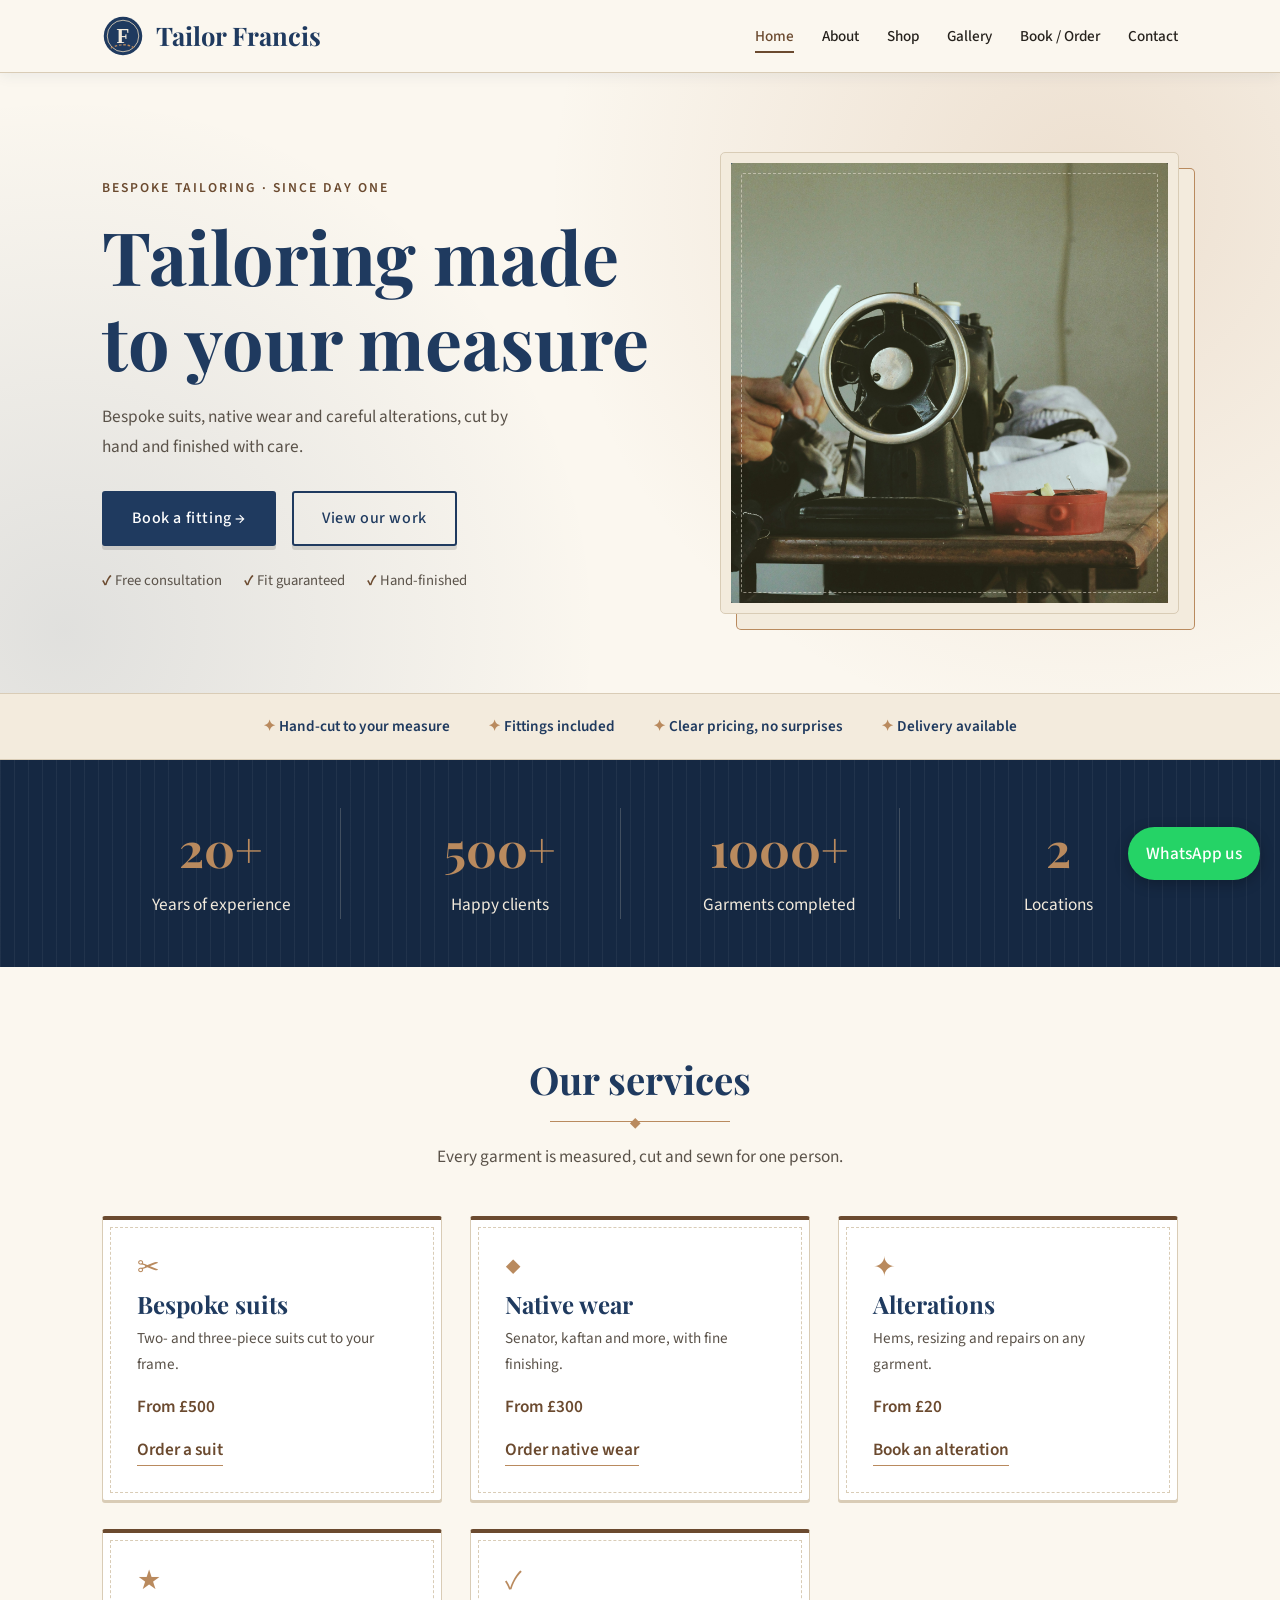
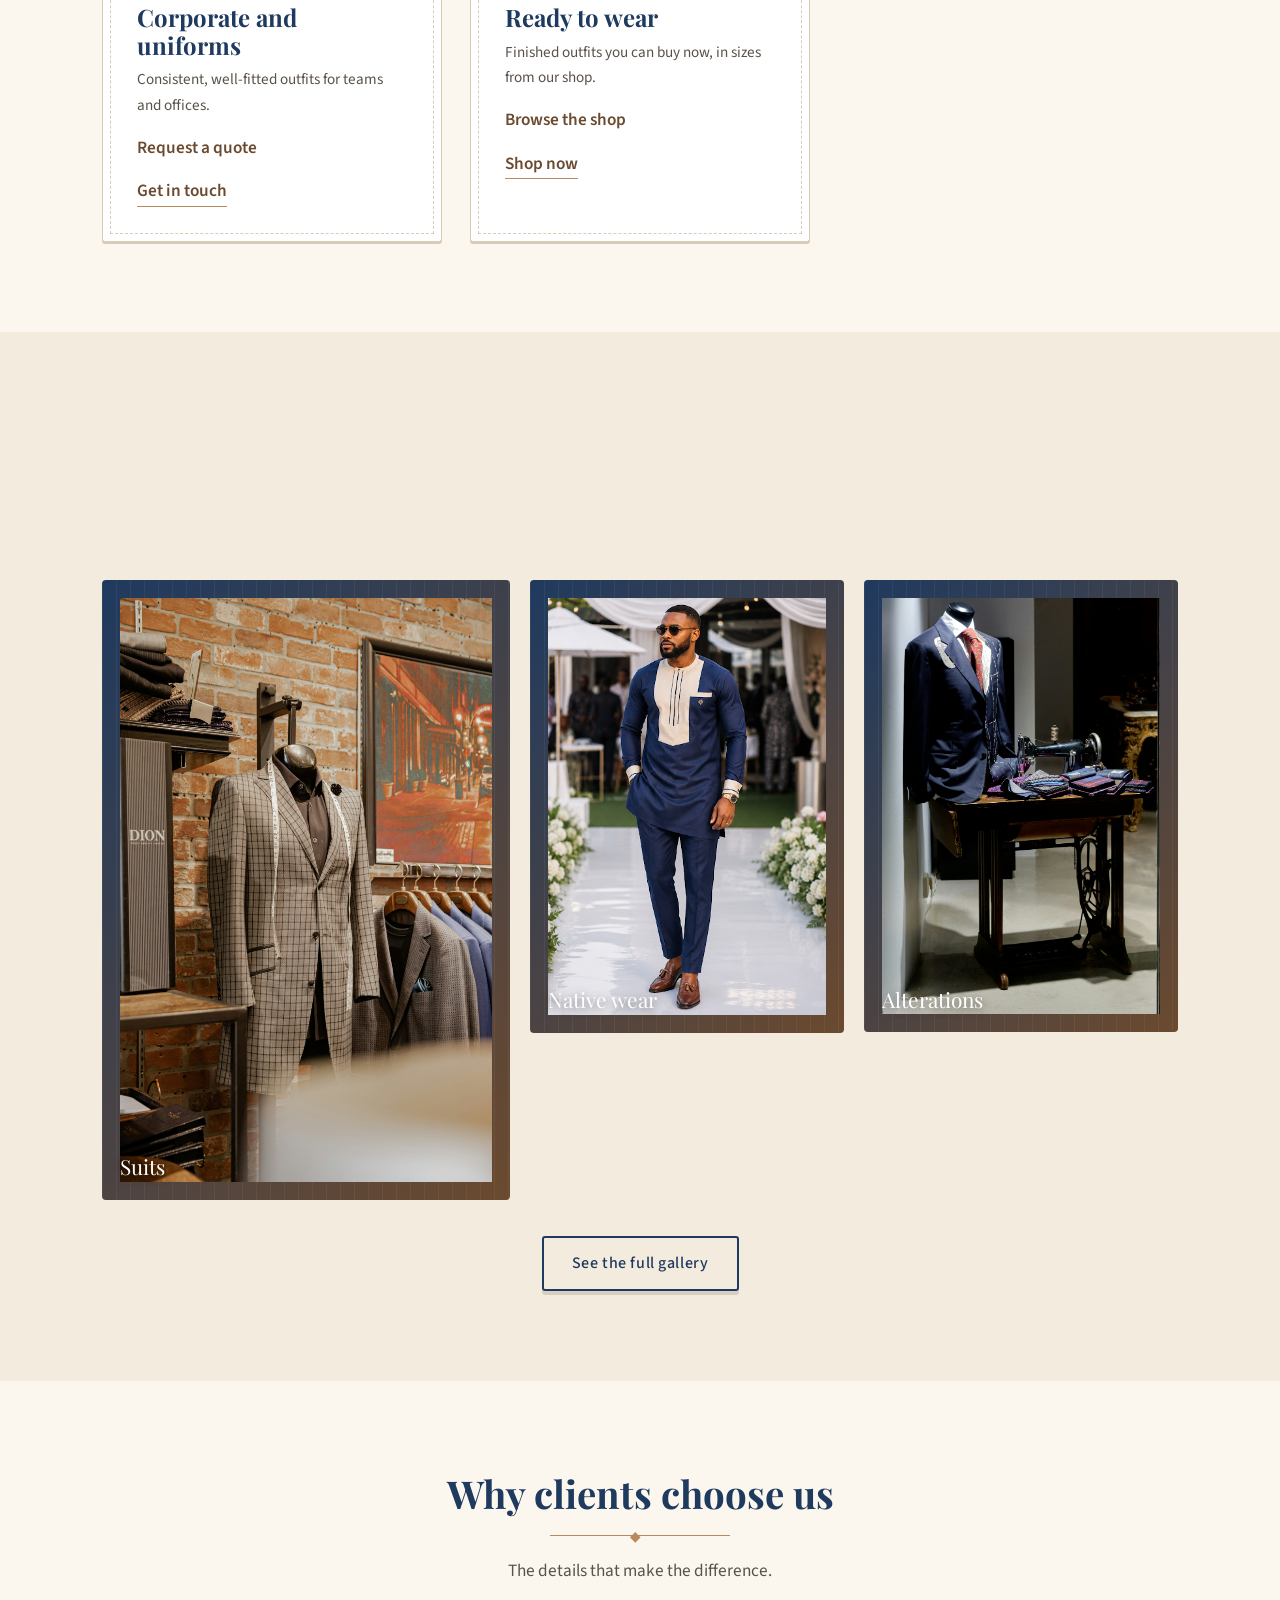
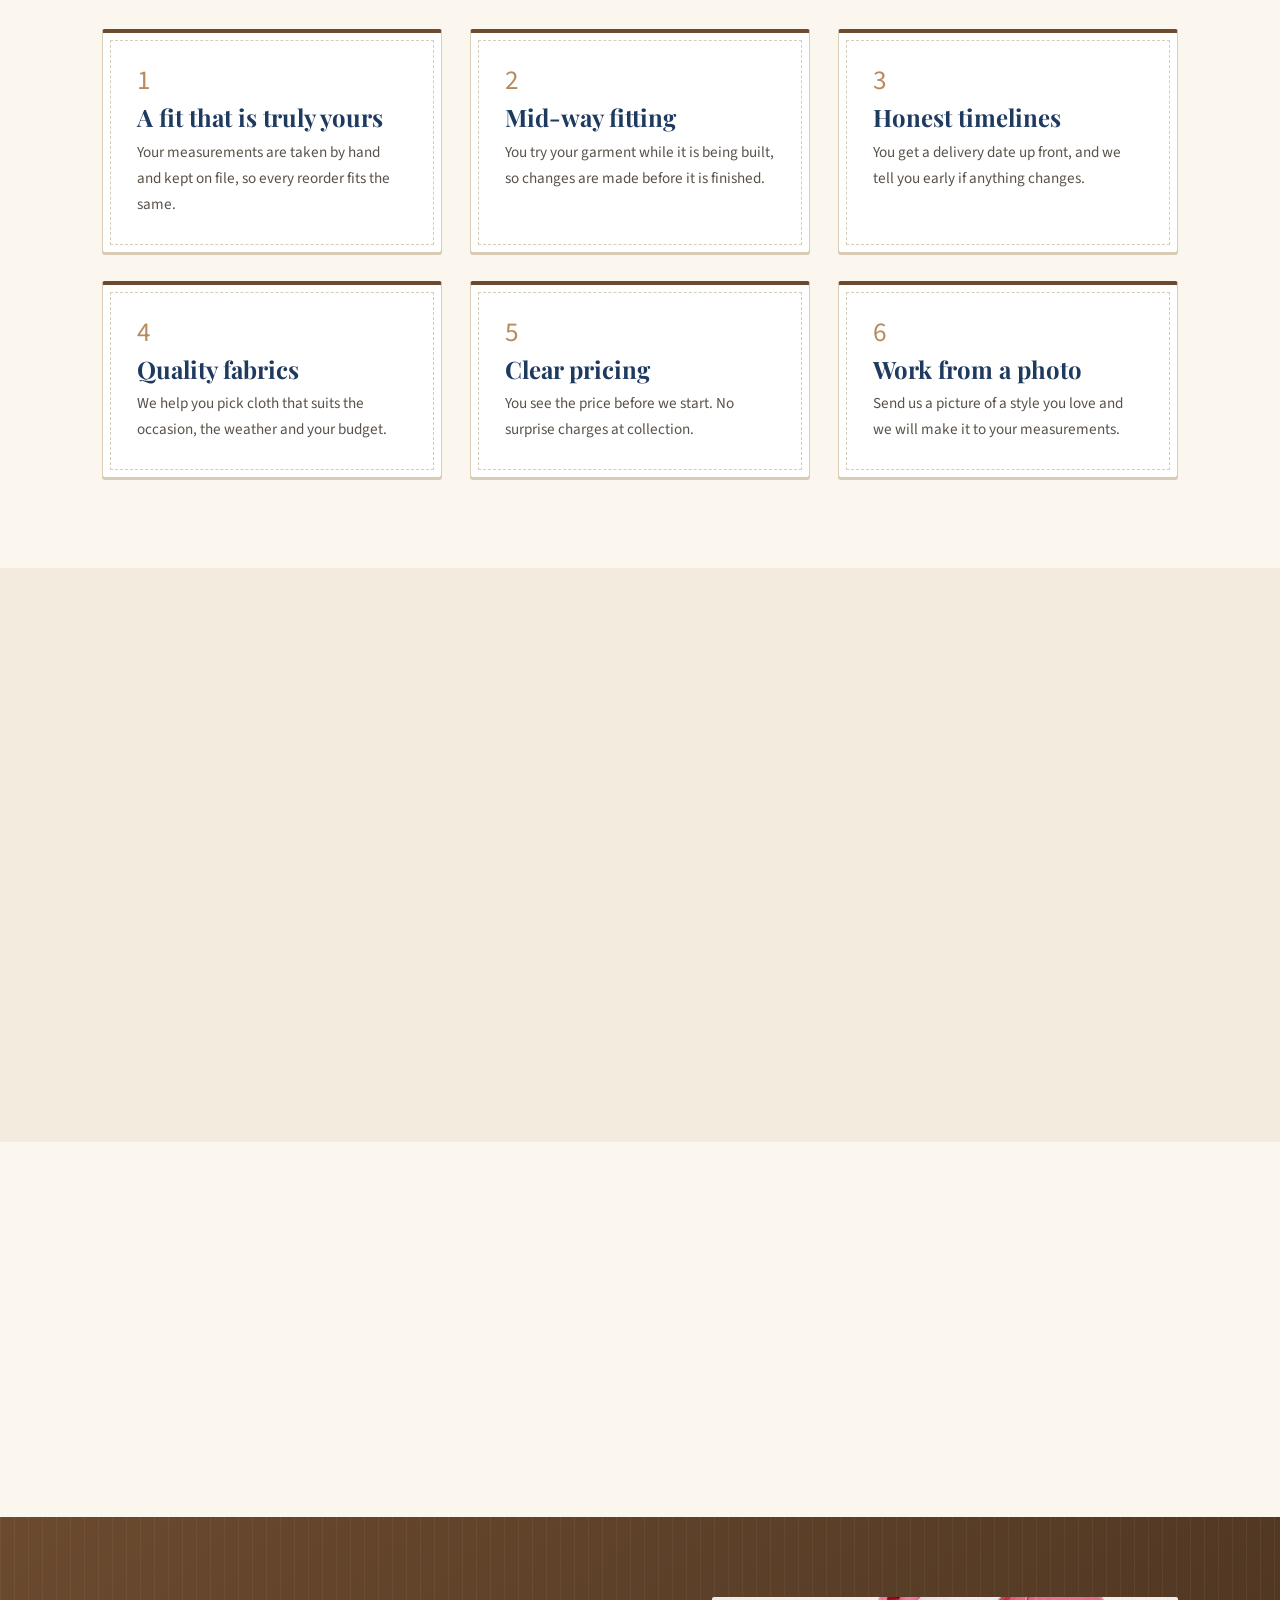
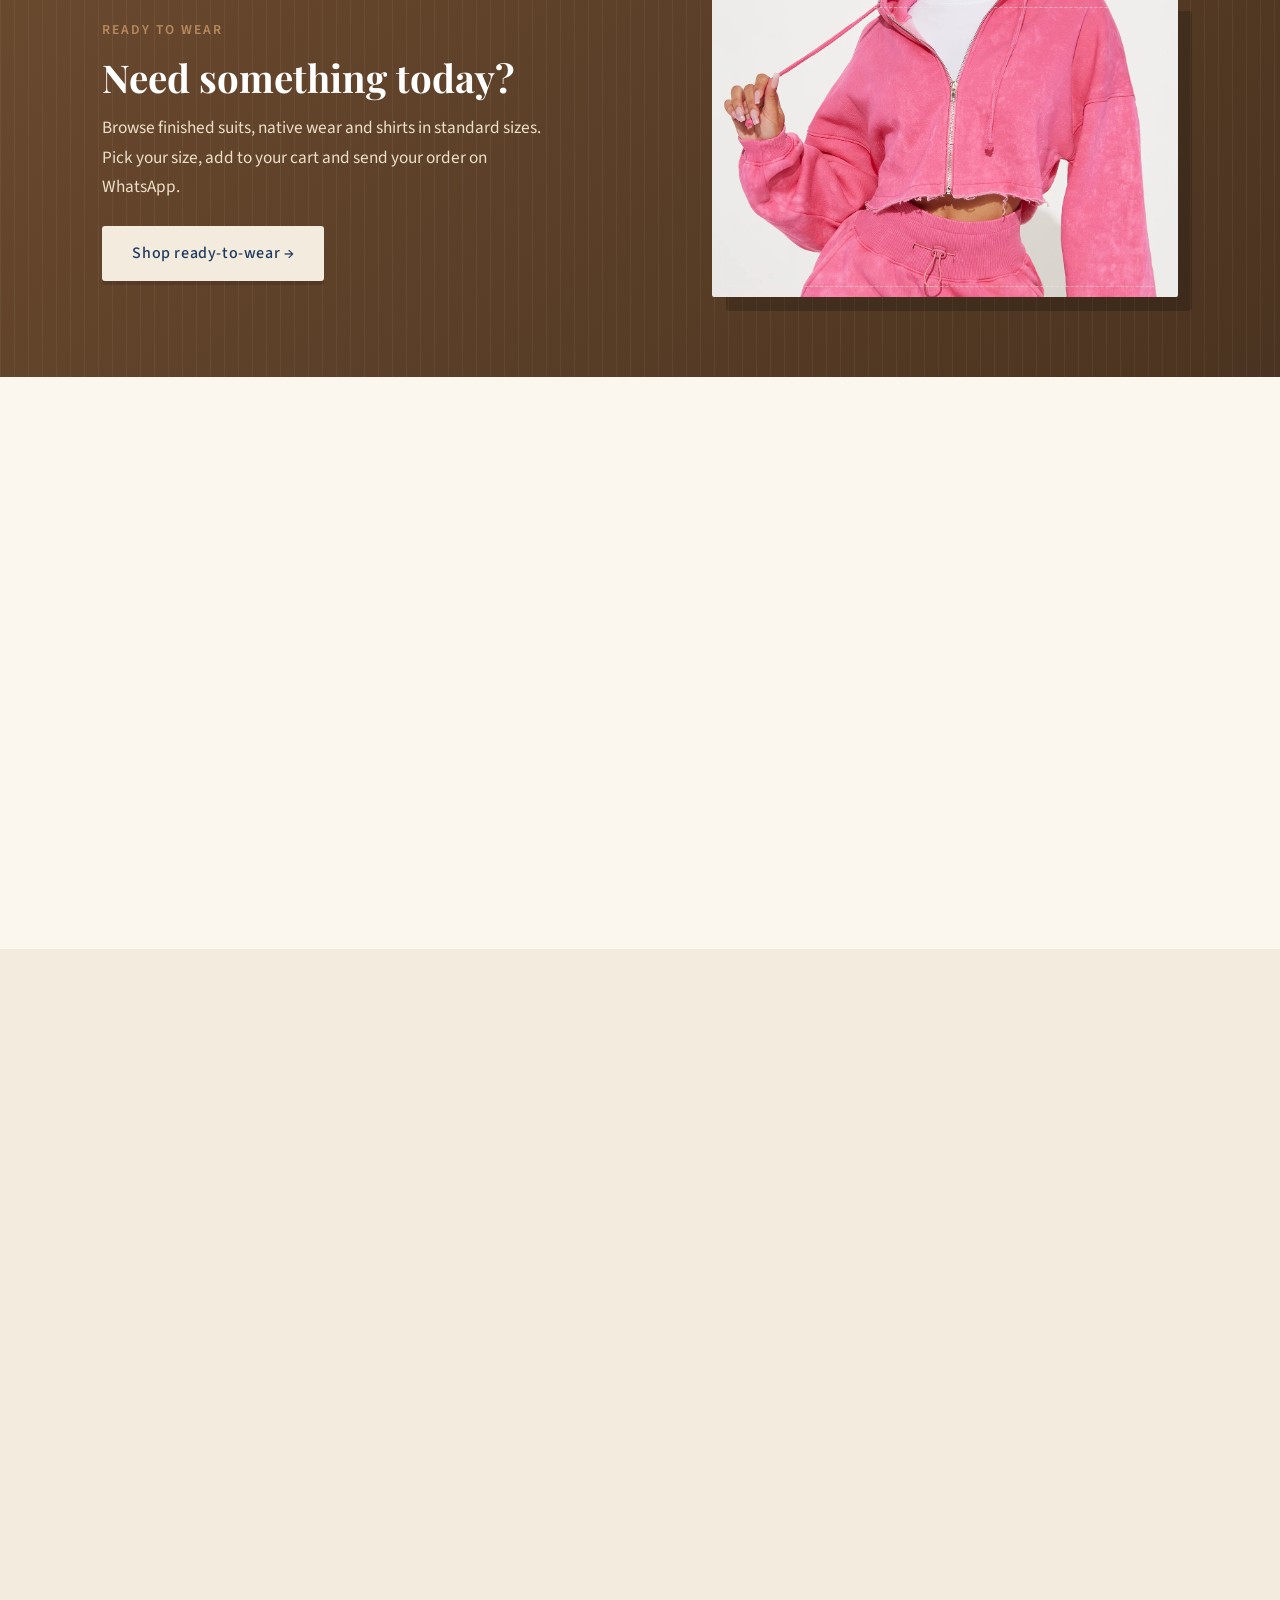
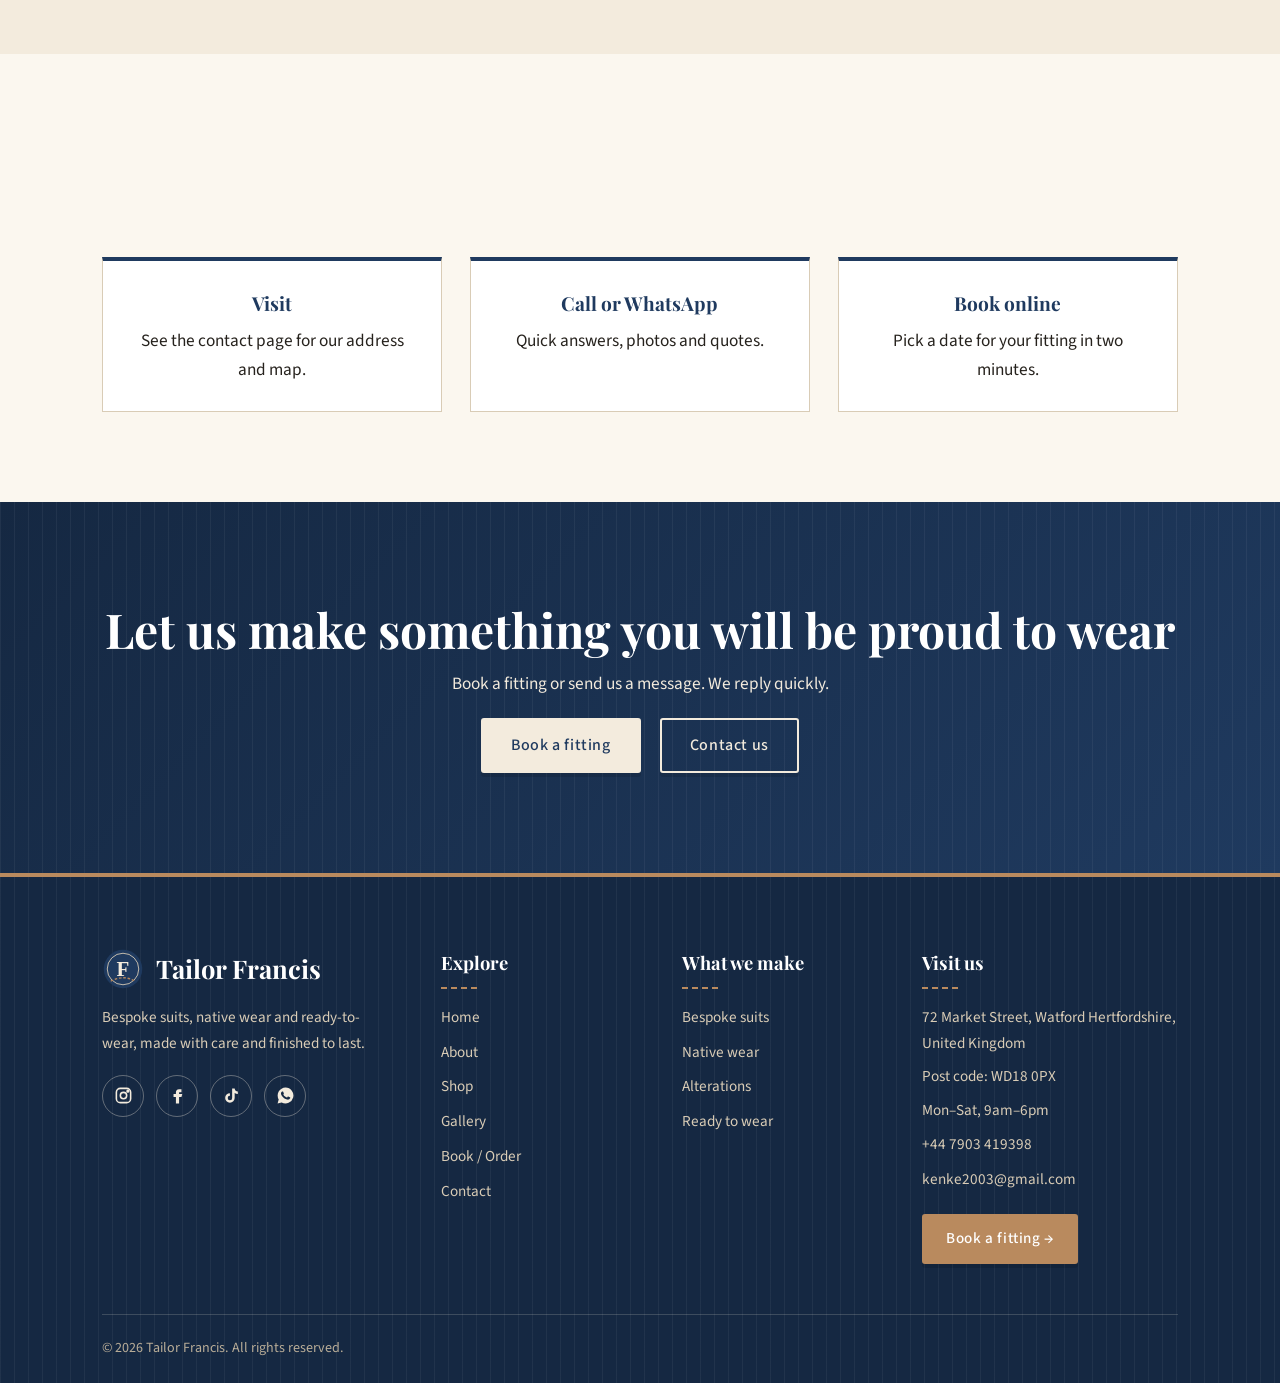
==== commit dc812e70: "Fix HTML encoding issues in index.html" ====
--- a/index.html
+++ b/index.html
@@ -106,7 +106,7 @@
             <section class="section alt">
                 <div class="center">
                     <h2>From our workshop</h2>
-                    <p class="lead">A look at recent work. Swap these boxes for your own photos.</p>
+                    <p class="lead">A look at recent work.</p>
                 </div>
                 <div class="look">
                     <a href="gallery.html">
